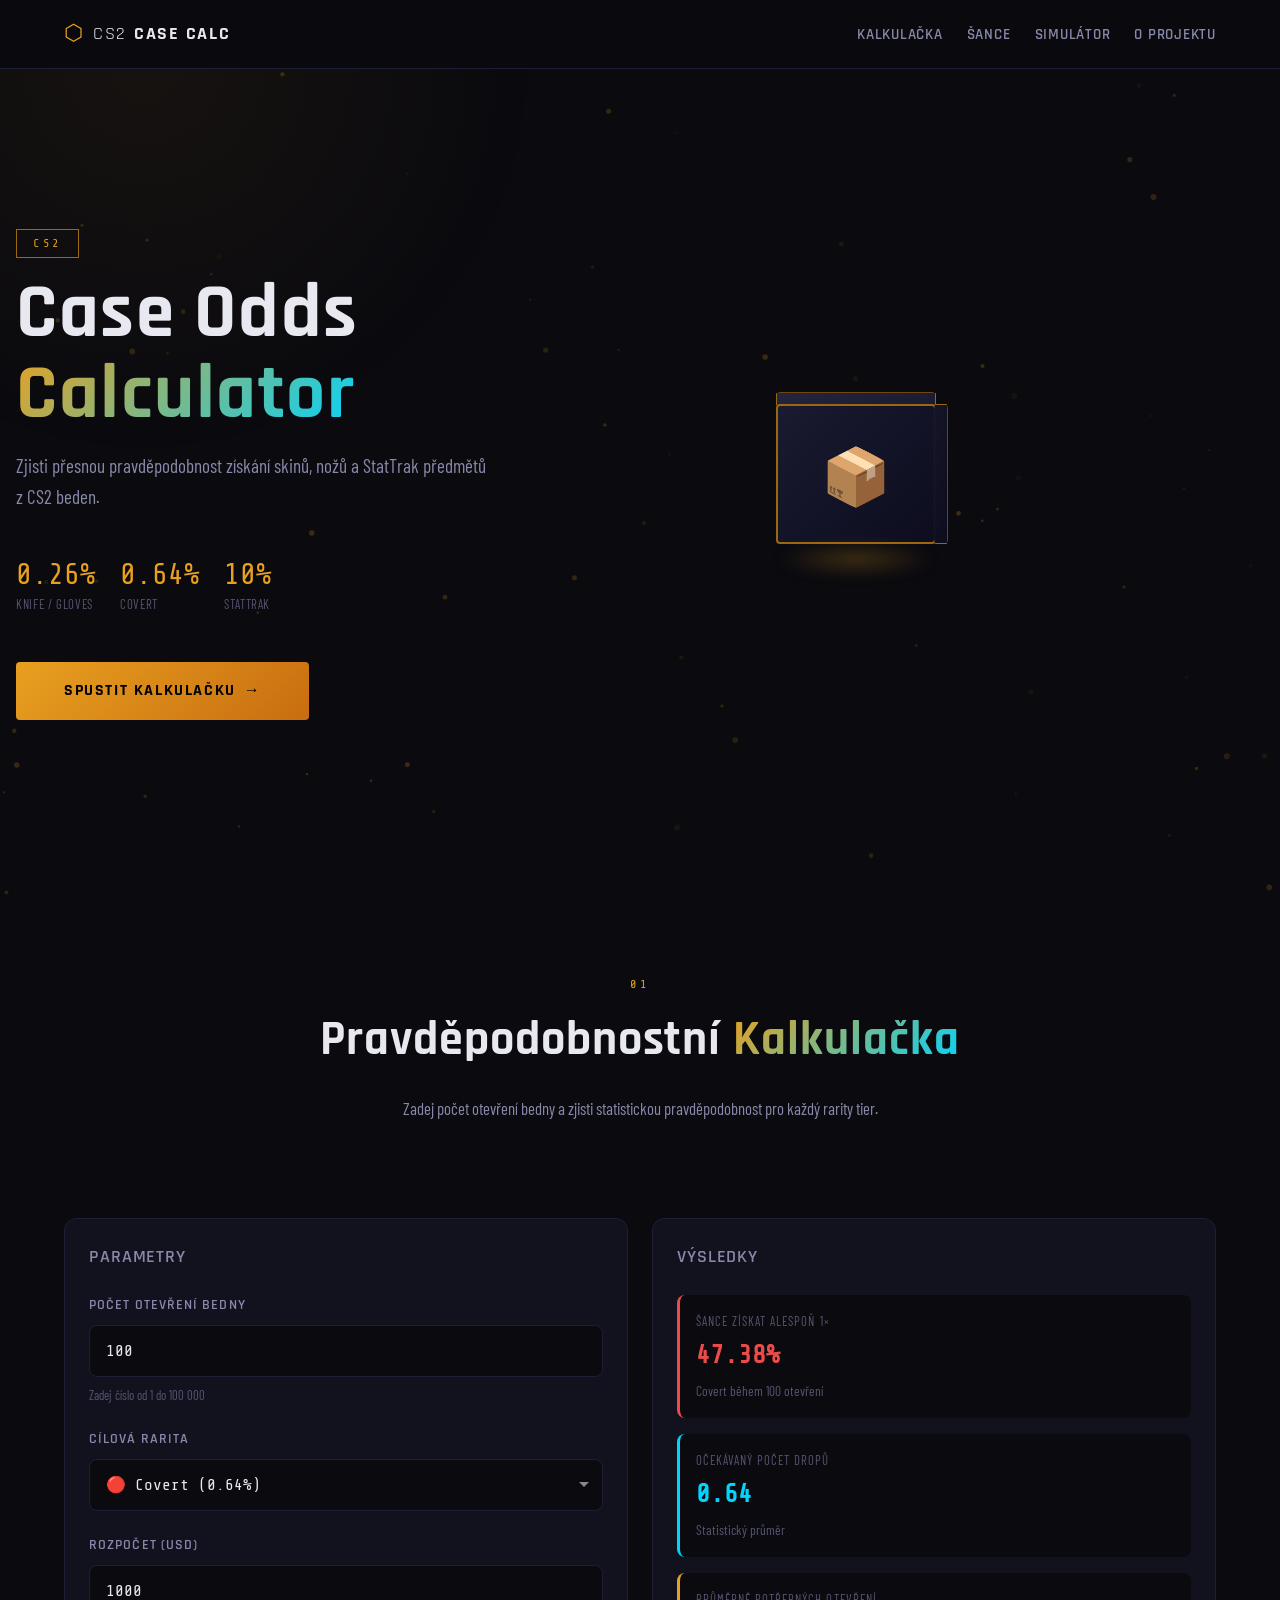
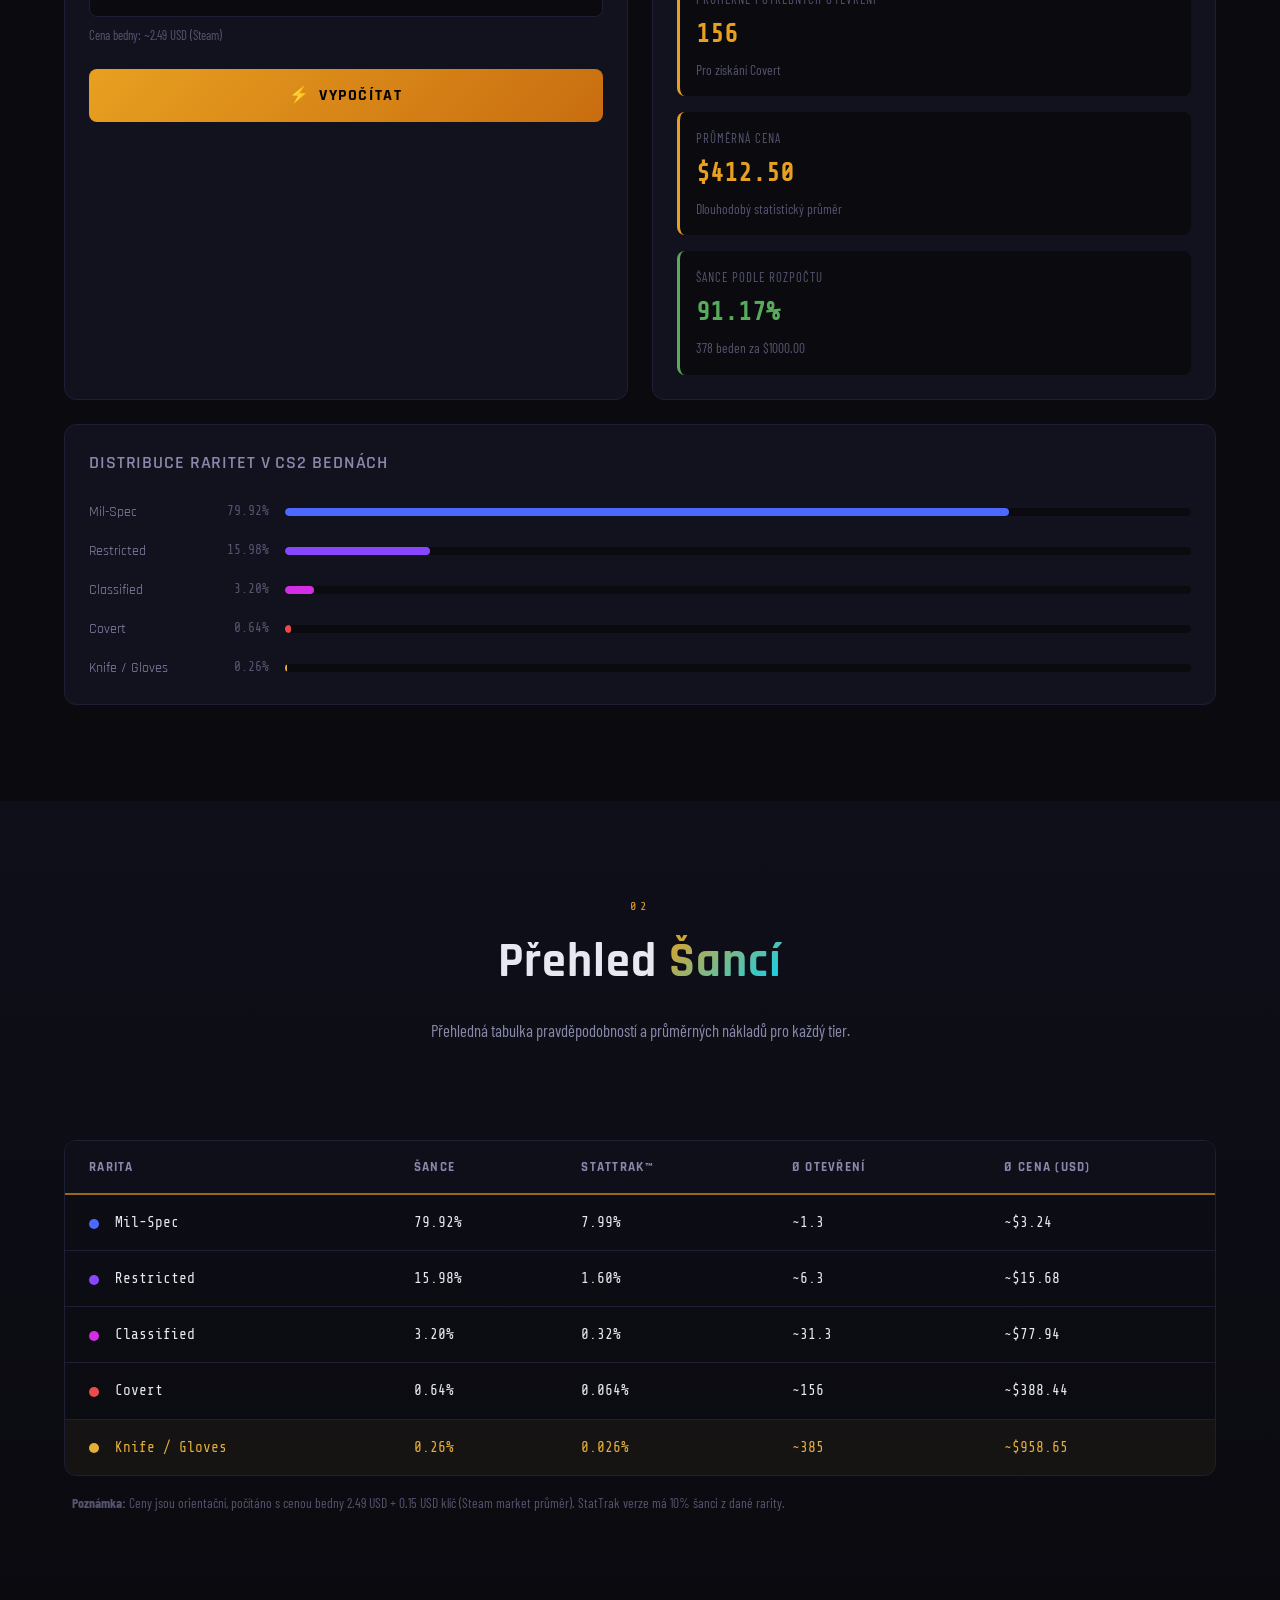
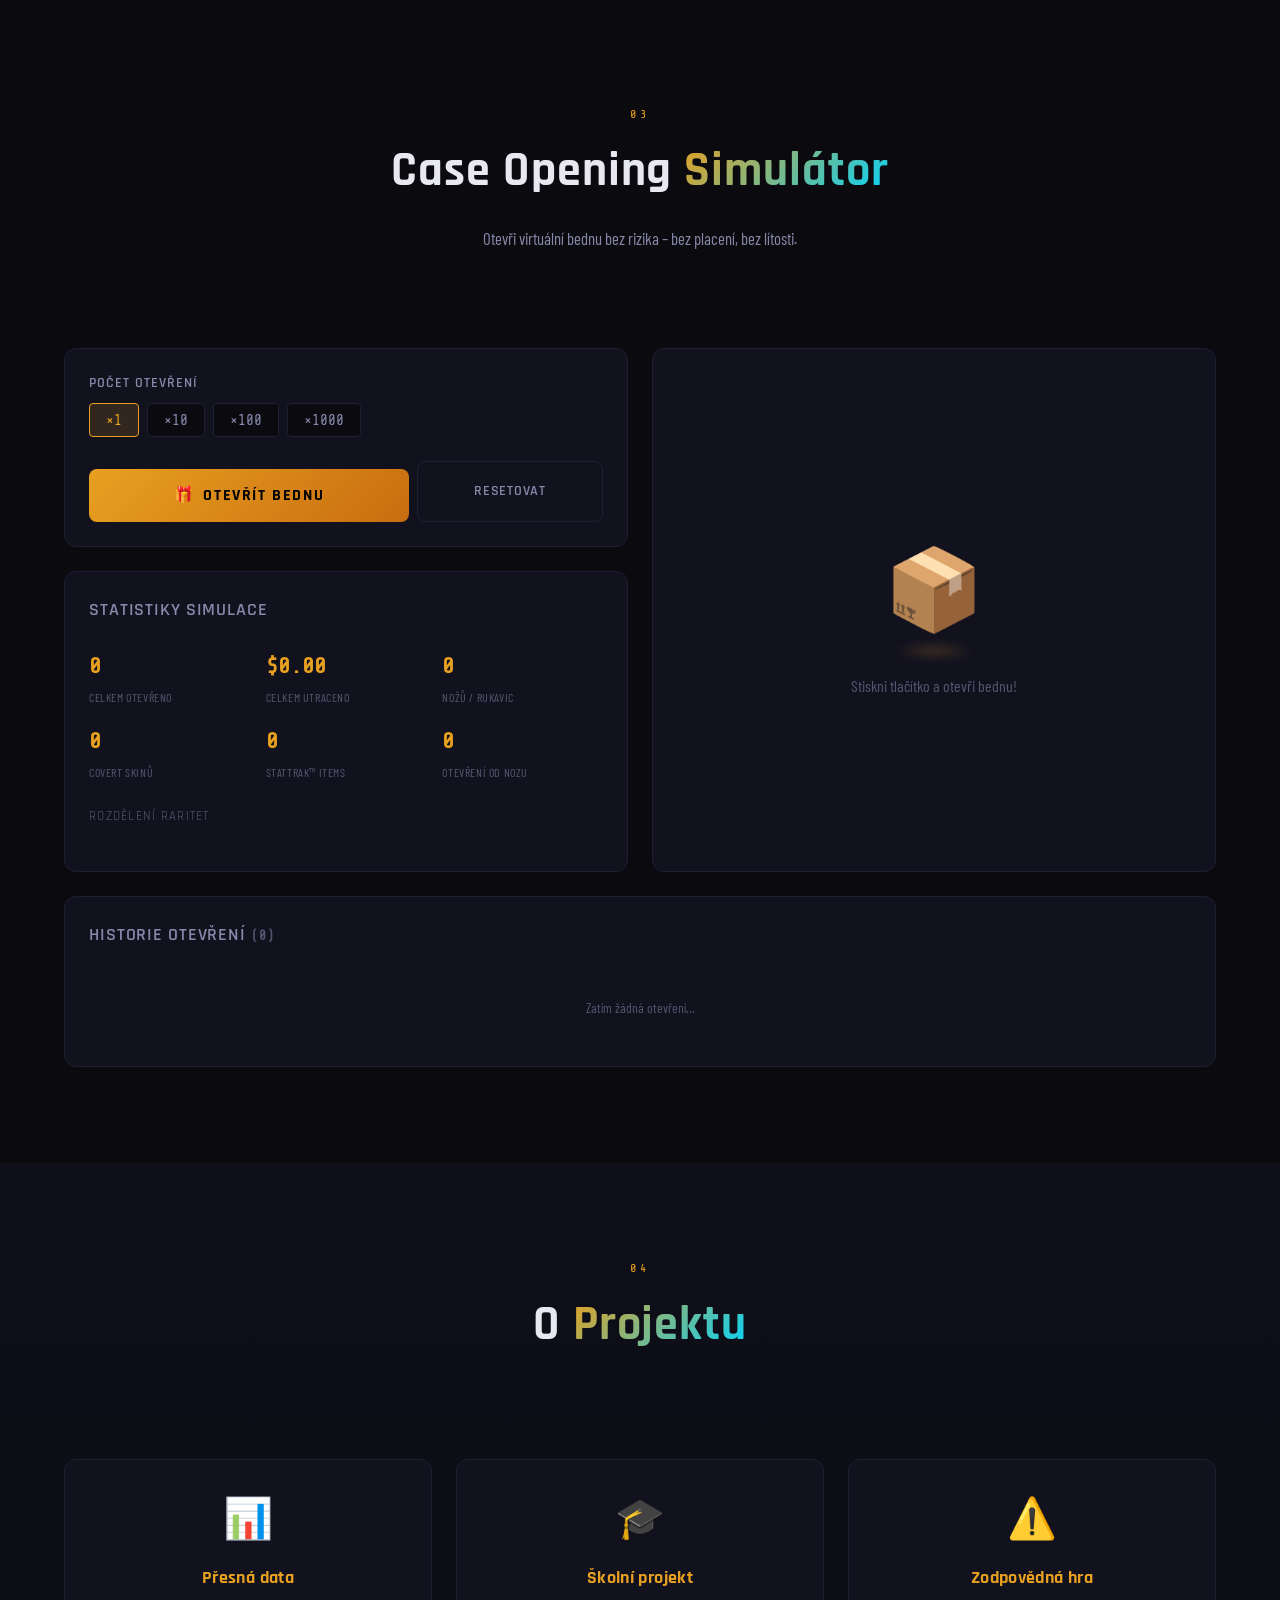
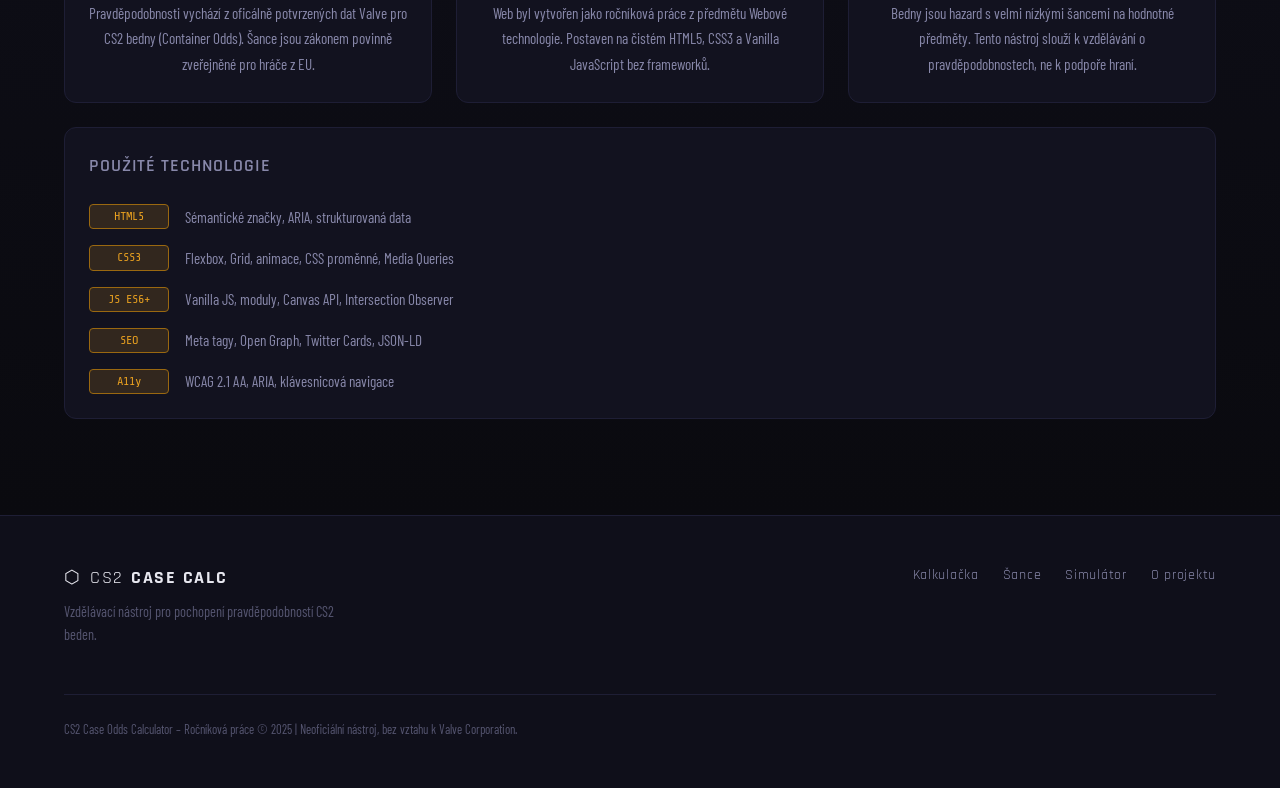
==== test.html @ 3204b870 "Add files via upload" ====
<!DOCTYPE html>
<html lang="cs">
<head>
  <meta charset="UTF-8" />
  <meta name="viewport" content="width=device-width, initial-scale=1.0" />
  <meta name="description" content="CS2 Case Opening Odds Calculator – zjisti pravděpodobnost získání skinů z CS2 beden. Vypočítej šanci na Covert, StatTrak, Knife a další vzácné předměty." />
  <meta name="keywords" content="CS2, Counter-Strike 2, case calculator, bedna, šance, odds, knife, StatTrak, Covert, skin" />
  <meta name="author" content="CS2 Case Calculator" />
  <meta name="robots" content="index, follow" />
  <meta name="theme-color" content="#0a0a0f" />
 
  <!-- Open Graph -->
  <meta property="og:type" content="website" />
  <meta property="og:title" content="CS2 Case Odds Calculator" />
  <meta property="og:description" content="Zjisti přesnou pravděpodobnost získání skinů z CS2 beden. Kalkulačka šancí pro nože, StatTrak a vzácné skiny." />
  <meta property="og:image" content="https://yourusername.github.io/cs2-case-calculator/images/og-image.png" />
  <meta property="og:url" content="https://yourusername.github.io/cs2-case-calculator/" />
  <meta property="og:site_name" content="CS2 Case Odds Calculator" />
  <meta property="og:locale" content="cs_CZ" />
 
  <!-- Twitter / X Cards -->
  <meta name="twitter:card" content="summary_large_image" />
  <meta name="twitter:title" content="CS2 Case Odds Calculator" />
  <meta name="twitter:description" content="Zjisti přesnou pravděpodobnost získání skinů z CS2 beden." />
  <meta name="twitter:image" content="https://yourusername.github.io/cs2-case-calculator/images/og-image.png" />
 
  <!-- Structured Data -->
  <script type="application/ld+json">
  {
    "@context": "https://schema.org",
    "@type": "WebApplication",
    "name": "CS2 Case Odds Calculator",
    "description": "Kalkulačka pravděpodobností pro CS2 bedny – nože, StatTrak, vzácné skiny.",
    "applicationCategory": "GameApplication",
    "operatingSystem": "Web",
    "url": "https://yourusername.github.io/cs2-case-calculator/",
    "inLanguage": "cs"
  }
  </script>
 
  <title>CS2 Case Odds Calculator</title>
  <link rel="canonical" href="https://yourusername.github.io/cs2-case-calculator/" />
  <link rel="stylesheet" href="style.css" />
 
  <!-- Preconnect for Google Fonts -->
  <link rel="preconnect" href="https://fonts.googleapis.com" />
  <link rel="preconnect" href="https://fonts.gstatic.com" crossorigin />
  <link href="https://fonts.googleapis.com/css2?family=Rajdhani:wght@400;500;600;700&family=Share+Tech+Mono&family=Barlow+Condensed:wght@300;400;600;700&display=swap" rel="stylesheet" />
</head>
 
<body>
  <!-- Skip to main content (Accessibility) -->
  <a href="#main-content" class="skip-link">Přeskočit na hlavní obsah</a>
 
  <!-- Background canvas for animated particles -->
  <canvas id="bg-canvas" aria-hidden="true"></canvas>
 
  <!-- Header / Nav -->
  <header role="banner">
    <nav class="navbar" role="navigation" aria-label="Hlavní navigace">
      <div class="nav-logo" aria-label="CS2 Case Calculator logo">
        <span class="logo-icon" aria-hidden="true">⬡</span>
        <span class="logo-text">CS2 <strong>CASE CALC</strong></span>
      </div>
      <ul class="nav-links" role="list">
        <li><a href="#calculator" class="nav-link">Kalkulačka</a></li>
        <li><a href="#odds-table" class="nav-link">Šance</a></li>
        <li><a href="#simulator" class="nav-link">Simulátor</a></li>
        <li><a href="#about" class="nav-link">O projektu</a></li>
      </ul>
      <button class="nav-toggle" aria-label="Otevřít menu" aria-expanded="false" aria-controls="mobile-menu">
        <span class="hamburger" aria-hidden="true"></span>
      </button>
    </nav>
    <div id="mobile-menu" class="mobile-menu" role="dialog" aria-label="Mobilní navigace" aria-modal="true" hidden>
      <ul role="list">
        <li><a href="#calculator" class="nav-link">Kalkulačka</a></li>
        <li><a href="#odds-table" class="nav-link">Šance</a></li>
        <li><a href="#simulator" class="nav-link">Simulátor</a></li>
        <li><a href="#about" class="nav-link">O projektu</a></li>
      </ul>
    </div>
  </header>
 
  <!-- Hero Section -->
  <section class="hero" aria-labelledby="hero-title">
    <div class="hero-inner">
      <div class="hero-badge" aria-label="Counter-Strike 2">CS2</div>
      <h1 id="hero-title" class="hero-title">
        Case Odds<br /><span class="gradient-text">Calculator</span>
      </h1>
      <p class="hero-subtitle">
        Zjisti přesnou pravděpodobnost získání skinů, nožů a StatTrak předmětů z CS2 beden.
      </p>
      <div class="hero-stats" role="list" aria-label="Základní statistiky">
        <div class="stat" role="listitem">
          <span class="stat-value" aria-label="Šance na nůž">0.26%</span>
          <span class="stat-label">Knife / Gloves</span>
        </div>
        <div class="stat" role="listitem">
          <span class="stat-value" aria-label="Šance na Covert">0.64%</span>
          <span class="stat-label">Covert</span>
        </div>
        <div class="stat" role="listitem">
          <span class="stat-value" aria-label="Šance na StatTrak">10%</span>
          <span class="stat-label">StatTrak</span>
        </div>
      </div>
      <a href="#calculator" class="cta-btn" aria-label="Přejít na kalkulačku">
        Spustit kalkulačku
        <span aria-hidden="true">→</span>
      </a>
    </div>
    <div class="hero-visual" aria-hidden="true">
      <div class="case-3d">
        <div class="case-face case-front"></div>
        <div class="case-face case-top"></div>
        <div class="case-face case-side"></div>
        <div class="case-glow"></div>
      </div>
    </div>
  </section>
 
  <!-- Main Content -->
  <main id="main-content" role="main">
 
    <!-- Calculator Section -->
    <section id="calculator" class="section" aria-labelledby="calc-title">
      <div class="container">
        <div class="section-header">
          <span class="section-tag" aria-hidden="true">01</span>
          <h2 id="calc-title" class="section-title">Pravděpodobnostní <span class="gradient-text">Kalkulačka</span></h2>
          <p class="section-desc">Zadej počet otevření bedny a zjisti statistickou pravděpodobnost pro každý rarity tier.</p>
        </div>
 
        <div class="calculator-grid">
          <div class="calc-inputs card" role="group" aria-labelledby="inputs-label">
            <h3 id="inputs-label" class="card-title">Parametry</h3>
 
            <div class="input-group">
              <label for="num-opens" class="input-label">Počet otevření bedny</label>
              <div class="input-wrapper">
                <input
                  type="number"
                  id="num-opens"
                  class="input-field"
                  min="1"
                  max="100000"
                  value="100"
                  aria-describedby="opens-hint"
                  autocomplete="off"
                />
              </div>
              <span id="opens-hint" class="input-hint">Zadej číslo od 1 do 100 000</span>
            </div>
 
            <div class="input-group">
              <label for="target-rarity" class="input-label">Cílová rarita</label>
              <div class="select-wrapper">
                <select id="target-rarity" class="input-field select-field" aria-label="Vyber cílovou raritu">
                  <option value="covert">🔴 Covert (0.64%)</option>
                  <option value="classified">🟣 Classified (3.20%)</option>
                  <option value="restricted">🔵 Restricted (15.98%)</option>
                  <option value="milspec">💙 Mil-Spec (79.92%)</option>
                  <option value="knife">🟡 Knife / Gloves (0.26%)</option>
                  <option value="stattrak-covert">✨ StatTrak™ Covert (0.064%)</option>
                  <option value="stattrak-knife">✨ StatTrak™ Knife (0.026%)</option>
                </select>
              </div>
            </div>
 
            <div class="input-group">
              <label for="budget" class="input-label">Rozpočet (USD)</label>
              <div class="input-wrapper">
                <input
                  type="number"
                  id="budget"
                  class="input-field"
                  min="0"
                  max="1000000"
                  value="1000"
                  placeholder="Volitelné"
                  autocomplete="off"
                />
              </div>
              <span class="input-hint">Cena bedny: ~2.49 USD (Steam)</span>
            </div>
 
            <button class="calc-btn" id="calculate-btn" aria-label="Spustit výpočet pravděpodobnosti">
              <span class="btn-icon" aria-hidden="true">⚡</span>
              Vypočítat
            </button>
          </div>
 
          <div class="calc-results card" aria-live="polite" aria-atomic="true" role="region" aria-label="Výsledky kalkulačky">
            <h3 class="card-title">Výsledky</h3>
            <div id="results-output" class="results-output">
              <div class="result-placeholder">
                <span aria-hidden="true">🎰</span>
                <p>Zadej parametry a stiskni <strong>Vypočítat</strong></p>
              </div>
            </div>
          </div>
        </div>
 
        <!-- Probability Bars -->
        <div class="prob-bars card" aria-labelledby="prob-bars-label">
          <h3 id="prob-bars-label" class="card-title">Distribuce raritet v CS2 bednách</h3>
          <div class="bars-container" role="list" aria-label="Pravděpodobnosti raritet">
 
            <div class="bar-row" role="listitem">
              <span class="bar-label">Mil-Spec <span class="bar-pct">79.92%</span></span>
              <div class="bar-track" role="progressbar" aria-valuenow="79.92" aria-valuemin="0" aria-valuemax="100" aria-label="Mil-Spec 79.92%">
                <div class="bar-fill milspec" style="width:0%" data-target="79.92"></div>
              </div>
            </div>
 
            <div class="bar-row" role="listitem">
              <span class="bar-label">Restricted <span class="bar-pct">15.98%</span></span>
              <div class="bar-track" role="progressbar" aria-valuenow="15.98" aria-valuemin="0" aria-valuemax="100" aria-label="Restricted 15.98%">
                <div class="bar-fill restricted" style="width:0%" data-target="15.98"></div>
              </div>
            </div>
 
            <div class="bar-row" role="listitem">
              <span class="bar-label">Classified <span class="bar-pct">3.20%</span></span>
              <div class="bar-track" role="progressbar" aria-valuenow="3.20" aria-valuemin="0" aria-valuemax="100" aria-label="Classified 3.20%">
                <div class="bar-fill classified" style="width:0%" data-target="3.20"></div>
              </div>
            </div>
 
            <div class="bar-row" role="listitem">
              <span class="bar-label">Covert <span class="bar-pct">0.64%</span></span>
              <div class="bar-track" role="progressbar" aria-valuenow="0.64" aria-valuemin="0" aria-valuemax="100" aria-label="Covert 0.64%">
                <div class="bar-fill covert" style="width:0%" data-target="0.64"></div>
              </div>
            </div>
 
            <div class="bar-row" role="listitem">
              <span class="bar-label">Knife / Gloves <span class="bar-pct">0.26%</span></span>
              <div class="bar-track" role="progressbar" aria-valuenow="0.26" aria-valuemin="0" aria-valuemax="100" aria-label="Knife/Gloves 0.26%">
                <div class="bar-fill knife" style="width:0%" data-target="0.26"></div>
              </div>
            </div>
 
          </div>
        </div>
      </div>
    </section>
 
    <!-- Odds Table Section -->
    <section id="odds-table" class="section section-alt" aria-labelledby="table-title">
      <div class="container">
        <div class="section-header">
          <span class="section-tag" aria-hidden="true">02</span>
          <h2 id="table-title" class="section-title">Přehled <span class="gradient-text">Šancí</span></h2>
          <p class="section-desc">Přehledná tabulka pravděpodobností a průměrných nákladů pro každý tier.</p>
        </div>
 
        <div class="table-wrapper" role="region" aria-label="Tabulka pravděpodobností" tabindex="0">
          <table class="odds-table" aria-describedby="table-desc">
            <caption id="table-desc" class="sr-only">Tabulka pravděpodobností pro CS2 bedny – rarita, šance, průměrný počet otevření a průměrná cena</caption>
            <thead>
              <tr>
                <th scope="col">Rarita</th>
                <th scope="col">Šance</th>
                <th scope="col">StatTrak™</th>
                <th scope="col">Ø Otevření</th>
                <th scope="col">Ø Cena (USD)</th>
              </tr>
            </thead>
            <tbody>
              <tr class="rarity-milspec">
                <td><span class="rarity-dot milspec" aria-hidden="true"></span> Mil-Spec</td>
                <td>79.92%</td>
                <td>7.99%</td>
                <td>~1.3</td>
                <td>~$3.24</td>
              </tr>
              <tr class="rarity-restricted">
                <td><span class="rarity-dot restricted" aria-hidden="true"></span> Restricted</td>
                <td>15.98%</td>
                <td>1.60%</td>
                <td>~6.3</td>
                <td>~$15.68</td>
              </tr>
              <tr class="rarity-classified">
                <td><span class="rarity-dot classified" aria-hidden="true"></span> Classified</td>
                <td>3.20%</td>
                <td>0.32%</td>
                <td>~31.3</td>
                <td>~$77.94</td>
              </tr>
              <tr class="rarity-covert">
                <td><span class="rarity-dot covert" aria-hidden="true"></span> Covert</td>
                <td>0.64%</td>
                <td>0.064%</td>
                <td>~156</td>
                <td>~$388.44</td>
              </tr>
              <tr class="rarity-knife highlight-row">
                <td><span class="rarity-dot knife" aria-hidden="true"></span> Knife / Gloves</td>
                <td>0.26%</td>
                <td>0.026%</td>
                <td>~385</td>
                <td>~$958.65</td>
              </tr>
            </tbody>
          </table>
        </div>
        <p class="table-note"><strong>Poznámka:</strong> Ceny jsou orientační, počítáno s cenou bedny 2.49 USD + 0.15 USD klíč (Steam market průměr). StatTrak verze má 10% šanci z dané rarity.</p>
      </div>
    </section>
 
    <!-- Simulator Section -->
    <section id="simulator" class="section" aria-labelledby="sim-title">
      <div class="container">
        <div class="section-header">
          <span class="section-tag" aria-hidden="true">03</span>
          <h2 id="sim-title" class="section-title">Case Opening <span class="gradient-text">Simulátor</span></h2>
          <p class="section-desc">Otevři virtuální bednu bez rizika – bez placení, bez lítosti.</p>
        </div>
 
        <div class="simulator-wrapper">
          <div class="sim-controls card">
            <div class="sim-control-row">
              <label for="sim-count" class="input-label">Počet otevření</label>
              <div class="sim-count-btns" role="group" aria-label="Rychlá volba počtu otevření">
                <button class="sim-preset-btn active" data-count="1" aria-pressed="true">×1</button>
                <button class="sim-preset-btn" data-count="10" aria-pressed="false">×10</button>
                <button class="sim-preset-btn" data-count="100" aria-pressed="false">×100</button>
                <button class="sim-preset-btn" data-count="1000" aria-pressed="false">×1000</button>
              </div>
            </div>
            <div class="sim-btn-row">
              <button class="calc-btn" id="open-case-btn" aria-label="Otevřít bednu">
                <span aria-hidden="true">🎁</span> Otevřít bednu
              </button>
              <button class="reset-btn" id="reset-sim-btn" aria-label="Resetovat simulátor">
                Resetovat
              </button>
            </div>
          </div>
 
          <!-- Case opening animation area -->
          <div class="case-roll-area" id="case-roll-area" aria-live="assertive" aria-label="Výsledek otevření bedny">
            <div class="roll-idle" id="roll-idle" aria-hidden="false">
              <div class="idle-case" aria-hidden="true">
                <div class="idle-case-icon">📦</div>
                <div class="idle-case-glow" aria-hidden="true"></div>
              </div>
              <p>Stiskni tlačítko a otevři bednu!</p>
            </div>
            <div class="roll-result" id="roll-result" hidden aria-hidden="true">
              <div class="result-item-display">
                <div class="result-item-card" id="result-card">
                  <div class="result-item-rarity" id="result-rarity-bar" aria-hidden="true"></div>
                  <div class="result-item-name" id="result-item-name">-</div>
                  <div class="result-item-tier" id="result-item-tier">-</div>
                  <div class="result-stattrak" id="result-stattrak" hidden aria-label="StatTrak verze">StatTrak™</div>
                </div>
              </div>
            </div>
          </div>
 
          <!-- Sim Stats -->
          <div class="sim-stats card" aria-labelledby="sim-stats-label" aria-live="polite">
            <h3 id="sim-stats-label" class="card-title">Statistiky simulace</h3>
            <div class="sim-stats-grid" role="list" aria-label="Statistiky otevřených beden">
              <div class="sim-stat" role="listitem">
                <span class="sim-stat-val" id="total-opens">0</span>
                <span class="sim-stat-label">Celkem otevřeno</span>
              </div>
              <div class="sim-stat" role="listitem">
                <span class="sim-stat-val" id="total-spent">$0.00</span>
                <span class="sim-stat-label">Celkem utraceno</span>
              </div>
              <div class="sim-stat" role="listitem">
                <span class="sim-stat-val" id="knives-count">0</span>
                <span class="sim-stat-label">Nožů / Rukavic</span>
              </div>
              <div class="sim-stat" role="listitem">
                <span class="sim-stat-val" id="coverts-count">0</span>
                <span class="sim-stat-label">Covert skinů</span>
              </div>
              <div class="sim-stat" role="listitem">
                <span class="sim-stat-val" id="stattrak-count">0</span>
                <span class="sim-stat-label">StatTrak™ items</span>
              </div>
              <div class="sim-stat" role="listitem">
                <span class="sim-stat-val" id="last-knife">–</span>
                <span class="sim-stat-label">Otevření od nozu</span>
              </div>
            </div>
 
            <!-- Rarity breakdown bar -->
            <div class="breakdown-title" aria-label="Rozdělení raritet v simulaci">Rozdělení raritet</div>
            <div class="breakdown-bars" id="breakdown-bars" aria-label="Vizuální rozdělení výsledků simulace" role="img"></div>
          </div>
 
          <!-- History log -->
          <div class="sim-history card" aria-labelledby="history-label">
            <h3 id="history-label" class="card-title">Historie otevření <span class="history-count" id="history-count" aria-label="Počet záznamů">(0)</span></h3>
            <div class="history-list" id="history-list" role="log" aria-live="polite" aria-label="Log otevřených předmětů">
              <p class="history-empty">Zatím žádná otevření...</p>
            </div>
          </div>
        </div>
      </div>
    </section>
 
    <!-- About Section -->
    <section id="about" class="section section-alt" aria-labelledby="about-title">
      <div class="container">
        <div class="section-header">
          <span class="section-tag" aria-hidden="true">04</span>
          <h2 id="about-title" class="section-title">O <span class="gradient-text">Projektu</span></h2>
        </div>
        <div class="about-grid">
          <div class="about-card card">
            <div class="about-icon" aria-hidden="true">📊</div>
            <h3>Přesná data</h3>
            <p>Pravděpodobnosti vychází z oficálně potvrzených dat Valve pro CS2 bedny (Container Odds). Šance jsou zákonem povinně zveřejněné pro hráče z EU.</p>
          </div>
          <div class="about-card card">
            <div class="about-icon" aria-hidden="true">🎓</div>
            <h3>Školní projekt</h3>
            <p>Web byl vytvořen jako ročníková práce z předmětu Webové technologie. Postaven na čistém HTML5, CSS3 a Vanilla JavaScript bez frameworků.</p>
          </div>
          <div class="about-card card">
            <div class="about-icon" aria-hidden="true">⚠️</div>
            <h3>Zodpovědná hra</h3>
            <p>Bedny jsou hazard s velmi nízkými šancemi na hodnotné předměty. Tento nástroj slouží k vzdělávání o pravděpodobnostech, ne k podpoře hraní.</p>
          </div>
        </div>
 
        <div class="tech-stack card" aria-labelledby="tech-label">
          <h3 id="tech-label" class="card-title">Použité technologie</h3>
          <ul class="tech-list" role="list">
            <li class="tech-item" role="listitem"><span class="tech-badge">HTML5</span> Sémantické značky, ARIA, strukturovaná data</li>
            <li class="tech-item" role="listitem"><span class="tech-badge">CSS3</span> Flexbox, Grid, animace, CSS proměnné, Media Queries</li>
            <li class="tech-item" role="listitem"><span class="tech-badge">JS ES6+</span> Vanilla JS, moduly, Canvas API, Intersection Observer</li>
            <li class="tech-item" role="listitem"><span class="tech-badge">SEO</span> Meta tagy, Open Graph, Twitter Cards, JSON-LD</li>
            <li class="tech-item" role="listitem"><span class="tech-badge">A11y</span> WCAG 2.1 AA, ARIA, klávesnicová navigace</li>
          </ul>
        </div>
      </div>
    </section>
 
  </main>
 
  <!-- Footer -->
  <footer role="contentinfo" class="footer">
    <div class="container">
      <div class="footer-grid">
        <div class="footer-brand">
          <div class="nav-logo" aria-label="CS2 Case Calculator">
            <span aria-hidden="true">⬡</span>
            <span>CS2 <strong>CASE CALC</strong></span>
          </div>
          <p>Vzdělávací nástroj pro pochopení pravděpodobností CS2 beden.</p>
        </div>
        <nav class="footer-links" aria-label="Patičková navigace">
          <a href="#calculator">Kalkulačka</a>
          <a href="#odds-table">Šance</a>
          <a href="#simulator">Simulátor</a>
          <a href="#about">O projektu</a>
        </nav>
      </div>
      <div class="footer-bottom">
        <p>CS2 Case Odds Calculator – Ročníková práce &copy; 2025 | Neoficiální nástroj, bez vztahu k Valve Corporation.</p>
      </div>
    </div>
  </footer>
 
  <script src="js.js" defer></script>
</body>
</html>
---- style.css ----
/* Colors */
:root {
  --bg-primary: #0a0a0f;
  --bg-secondary: #0f0f1a;
  --bg-card: #12121f;
  --bg-card-hover: #171728;
  --border: #1e1e35;
  --border-glow: #2a2a50;
 
  --text-primary: #e8e8f0;
  --text-secondary: #8888aa;
  --text-muted: #555570;
 
  --accent: #e8a020;
  --accent-dim: #9a6810;
  --accent-glow: rgba(232, 160, 32, 0.15);
 
  --cyan: #00d4ff;
  --cyan-dim: #007a99;
  --cyan-glow: rgba(0, 212, 255, 0.1);
 
  /* Rarity Colors */
  --milspec: #4b69ff;
  --restricted: #8847ff;
  --classified: #d32ee6;
  --covert: #eb4b4b;
  --knife: #e4ae39;
  --stattrak: #cf6a32;
 
  /* Fonts */
  --font-display: 'Rajdhani', 'Arial Narrow', sans-serif;
  --font-mono: 'Share Tech Mono', 'Courier New', monospace;
  --font-body: 'Barlow Condensed', 'Arial', sans-serif;
 
  /* Spacing */
  --gap-xs: 4px;
  --gap-sm: 8px;
  --gap-md: 16px;
  --gap-lg: 24px;
  --gap-xl: 48px;
  --gap-2xl: 96px;
 
  /* Border radius */
  --radius-sm: 4px;
  --radius-md: 8px;
  --radius-lg: 12px;
 
  /* Transitions */
  --transition: 0.25s ease;
  --transition-slow: 0.4s ease;
}
 
/* === RESET & BASE === */
*, *::before, *::after {
  box-sizing: border-box;
  margin: 0;
  padding: 0;
}
 
html {
  scroll-behavior: smooth;
  font-size: 16px;
}
 
body {
  font-family: var(--font-body);
  background-color: var(--bg-primary);
  color: var(--text-primary);
  line-height: 1.6;
  min-height: 100vh;
  overflow-x: hidden;
  -webkit-font-smoothing: antialiased;
}
 
/* === ACCESSIBILITY === */
.skip-link {
  position: absolute;
  top: -100%;
  left: var(--gap-md);
  background: var(--accent);
  color: #000;
  padding: var(--gap-sm) var(--gap-md);
  font-family: var(--font-display);
  font-weight: 700;
  text-decoration: none;
  border-radius: var(--radius-sm);
  z-index: 9999;
  transition: top var(--transition);
}
.skip-link:focus {
  top: var(--gap-md);
}
 
/* Screen-reader only */
.sr-only {
  position: absolute;
  width: 1px;
  height: 1px;
  padding: 0;
  margin: -1px;
  overflow: hidden;
  clip: rect(0,0,0,0);
  white-space: nowrap;
  border: 0;
}
 
/* Focus styles */
:focus-visible {
  outline: 2px solid var(--accent);
  outline-offset: 3px;
  border-radius: var(--radius-sm);
}
 
/* === BACKGROUND CANVAS === */
#bg-canvas {
  position: fixed;
  top: 0; left: 0;
  width: 100%; height: 100%;
  pointer-events: none;
  z-index: 0;
  opacity: 0.4;
}
 
/* === LAYOUT UTILITIES === */
.container {
  width: 100%;
  max-width: 1200px;
  margin: 0 auto;
  padding: 0 var(--gap-md);
}
 
@media (min-width: 768px) {
  .container { padding: 0 var(--gap-lg); }
}
 
/* === TYPOGRAPHY === */
h1, h2, h3, h4 {
  font-family: var(--font-display);
  font-weight: 700;
  letter-spacing: 0.02em;
}
 
.gradient-text {
  background: linear-gradient(135deg, var(--accent) 0%, var(--cyan) 100%);
  -webkit-background-clip: text;
  -webkit-text-fill-color: transparent;
  background-clip: text;
}
 
/* === NAVBAR === */
header {
  position: sticky;
  top: 0;
  z-index: 100;
  background: rgba(10, 10, 15, 0.92);
  backdrop-filter: blur(12px);
  -webkit-backdrop-filter: blur(12px);
  border-bottom: 1px solid var(--border);
}
 
.navbar {
  display: flex;
  align-items: center;
  justify-content: space-between;
  padding: var(--gap-md) var(--gap-lg);
  max-width: 1200px;
  margin: 0 auto;
}
 
.nav-logo {
  display: flex;
  align-items: center;
  gap: var(--gap-sm);
  font-family: var(--font-display);
  font-size: 1.1rem;
  letter-spacing: 0.1em;
  color: var(--text-primary);
  text-decoration: none;
}
 
.logo-icon {
  color: var(--accent);
  font-size: 1.4rem;
  animation: spin-slow 8s linear infinite;
}
 
@keyframes spin-slow {
  from { transform: rotate(0deg); }
  to { transform: rotate(360deg); }
}
 
.nav-links {
  display: none;
  list-style: none;
  gap: var(--gap-lg);
}
 
@media (min-width: 768px) {
  .nav-links { display: flex; }
}
 
.nav-link {
  color: var(--text-secondary);
  text-decoration: none;
  font-family: var(--font-display);
  font-size: 0.95rem;
  font-weight: 600;
  letter-spacing: 0.05em;
  text-transform: uppercase;
  transition: color var(--transition);
  position: relative;
  padding-bottom: 2px;
}
 
.nav-link::after {
  content: '';
  position: absolute;
  bottom: 0; left: 0;
  width: 0; height: 2px;
  background: var(--accent);
  transition: width var(--transition);
}
 
.nav-link:hover { color: var(--text-primary); }
.nav-link:hover::after { width: 100%; }
 
/* Hamburger */
.nav-toggle {
  display: flex;
  background: none;
  border: 1px solid var(--border);
  padding: var(--gap-sm);
  cursor: pointer;
  border-radius: var(--radius-sm);
  transition: border-color var(--transition);
}
.nav-toggle:hover { border-color: var(--accent); }
 
@media (min-width: 768px) {
  .nav-toggle { display: none; }
}
 
.hamburger,
.hamburger::before,
.hamburger::after {
  display: block;
  width: 20px;
  height: 2px;
  background: var(--text-primary);
  transition: transform var(--transition);
}
.hamburger { position: relative; }
.hamburger::before,
.hamburger::after {
  content: '';
  position: absolute;
  left: 0;
}
.hamburger::before { top: -6px; }
.hamburger::after { top: 6px; }
 
/* Mobile menu */
.mobile-menu {
  background: var(--bg-secondary);
  border-bottom: 1px solid var(--border);
  padding: var(--gap-md) var(--gap-lg);
}
.mobile-menu[hidden] { display: none; }
.mobile-menu ul { list-style: none; display: flex; flex-direction: column; gap: var(--gap-md); }
.mobile-menu .nav-link { font-size: 1.1rem; }
 
/* === HERO SECTION === */
.hero {
  position: relative;
  z-index: 1;
  min-height: 90vh;
  display: flex;
  align-items: center;
  padding: var(--gap-xl) var(--gap-md);
  overflow: hidden;
}
 
.hero::before {
  content: '';
  position: absolute;
  top: -50%; left: -20%;
  width: 800px; height: 800px;
  background: radial-gradient(circle, rgba(232, 160, 32, 0.06) 0%, transparent 70%);
  pointer-events: none;
}
 
.hero-inner {
  flex: 1;
  max-width: 640px;
  position: relative;
  z-index: 2;
}
 
.hero-badge {
  display: inline-block;
  font-family: var(--font-mono);
  font-size: 0.75rem;
  letter-spacing: 0.3em;
  color: var(--accent);
  border: 1px solid var(--accent-dim);
  padding: var(--gap-xs) var(--gap-md);
  margin-bottom: var(--gap-md);
  animation: fadeInDown 0.6s ease both;
}
 
.hero-title {
  font-size: clamp(2.5rem, 6vw, 5rem);
  line-height: 1.05;
  margin-bottom: var(--gap-md);
  animation: fadeInDown 0.7s ease 0.1s both;
}
 
.hero-subtitle {
  color: var(--text-secondary);
  font-size: clamp(1rem, 2vw, 1.2rem);
  margin-bottom: var(--gap-xl);
  max-width: 480px;
  animation: fadeInDown 0.7s ease 0.2s both;
}
 
.hero-stats {
  display: flex;
  gap: var(--gap-lg);
  flex-wrap: wrap;
  margin-bottom: var(--gap-xl);
  animation: fadeInDown 0.7s ease 0.3s both;
}
 
.stat {
  display: flex;
  flex-direction: column;
  gap: var(--gap-xs);
}
 
.stat-value {
  font-family: var(--font-mono);
  font-size: 1.8rem;
  color: var(--accent);
  line-height: 1;
}
 
.stat-label {
  font-size: 0.8rem;
  color: var(--text-muted);
  letter-spacing: 0.05em;
  text-transform: uppercase;
}
 
.cta-btn {
  display: inline-flex;
  align-items: center;
  gap: var(--gap-sm);
  background: linear-gradient(135deg, var(--accent), #c86d10);
  color: #000;
  font-family: var(--font-display);
  font-size: 1rem;
  font-weight: 700;
  letter-spacing: 0.1em;
  text-transform: uppercase;
  text-decoration: none;
  padding: var(--gap-md) var(--gap-xl);
  border-radius: var(--radius-sm);
  transition: transform var(--transition), box-shadow var(--transition);
  animation: fadeInDown 0.7s ease 0.4s both;
}
 
.cta-btn:hover {
  transform: translateY(-2px);
  box-shadow: 0 8px 32px rgba(232, 160, 32, 0.4);
}
 
/* 3D Case Visual */
.hero-visual {
  display: none;
  position: relative;
  z-index: 2;
}
 
@media (min-width: 900px) {
  .hero-visual {
    display: flex;
    align-items: center;
    justify-content: center;
    flex: 0 0 400px;
  }
}
 
.case-3d {
  position: relative;
  width: 160px;
  height: 140px;
  transform-style: preserve-3d;
  animation: case-float 4s ease-in-out infinite;
}
 
@keyframes case-float {
  0%, 100% { transform: translateY(0) rotateY(-20deg) rotateX(10deg); }
  50% { transform: translateY(-20px) rotateY(-25deg) rotateX(8deg); }
}
 
.case-face {
  position: absolute;
  border-radius: var(--radius-sm);
}
 
.case-front {
  width: 160px; height: 140px;
  background: linear-gradient(135deg, #1a1a30 0%, #0d0d1f 100%);
  border: 2px solid var(--accent-dim);
  display: flex;
  align-items: center;
  justify-content: center;
  font-size: 4rem;
}
.case-front::after {
  content: '📦';
  font-size: 3.5rem;
}
.case-top {
  width: 160px; height: 40px;
  background: linear-gradient(135deg, #252540 0%, #1a1a30 100%);
  border: 1px solid var(--accent-dim);
  top: -38px;
  transform: rotateX(70deg);
  transform-origin: bottom;
}
.case-side {
  width: 40px; height: 140px;
  background: linear-gradient(135deg, #151528 0%, #0d0d1f 100%);
  border: 1px solid var(--accent-dim);
  right: -38px;
  transform: rotateY(-70deg);
  transform-origin: left;
}
.case-glow {
  position: absolute;
  bottom: -30px; left: 50%;
  transform: translateX(-50%);
  width: 100%; height: 30px;
  background: radial-gradient(ellipse, rgba(232,160,32,0.3) 0%, transparent 70%);
  filter: blur(8px);
  animation: case-float 4s ease-in-out infinite;
}
 
/* === SECTIONS === */
.section {
  position: relative;
  z-index: 1;
  padding: var(--gap-2xl) 0;
}
.section-alt {
  background: linear-gradient(180deg, var(--bg-secondary) 0%, var(--bg-primary) 100%);
}
 
.section-header {
  text-align: center;
  margin-bottom: var(--gap-2xl);
}
.section-tag {
  font-family: var(--font-mono);
  font-size: 0.75rem;
  color: var(--accent);
  letter-spacing: 0.3em;
  display: block;
  margin-bottom: var(--gap-sm);
}
.section-title {
  font-size: clamp(2rem, 4vw, 3rem);
  margin-bottom: var(--gap-md);
}
.section-desc {
  color: var(--text-secondary);
  max-width: 600px;
  margin: 0 auto;
  font-size: 1.05rem;
}
 
/* === CARDS === */
.card {
  background: var(--bg-card);
  border: 1px solid var(--border);
  border-radius: var(--radius-lg);
  padding: var(--gap-lg);
  transition: border-color var(--transition);
}
.card:hover { border-color: var(--border-glow); }
.card-title {
  font-family: var(--font-display);
  font-size: 1.1rem;
  font-weight: 600;
  letter-spacing: 0.05em;
  margin-bottom: var(--gap-lg);
  color: var(--text-secondary);
  text-transform: uppercase;
}
 
/* === CALCULATOR === */
.calculator-grid {
  display: grid;
  grid-template-columns: 1fr;
  gap: var(--gap-lg);
  margin-bottom: var(--gap-lg);
}
 
@media (min-width: 768px) {
  .calculator-grid {
    grid-template-columns: 1fr 1fr;
  }
}
 
.input-group {
  display: flex;
  flex-direction: column;
  gap: var(--gap-sm);
  margin-bottom: var(--gap-lg);
}
 
.input-label {
  font-family: var(--font-display);
  font-size: 0.85rem;
  font-weight: 600;
  letter-spacing: 0.08em;
  text-transform: uppercase;
  color: var(--text-secondary);
}
 
.input-wrapper, .select-wrapper {
  position: relative;
}
 
.input-field {
  width: 100%;
  background: var(--bg-primary);
  border: 1px solid var(--border);
  border-radius: var(--radius-md);
  padding: var(--gap-md);
  color: var(--text-primary);
  font-family: var(--font-mono);
  font-size: 1rem;
  transition: border-color var(--transition), box-shadow var(--transition);
  appearance: none;
}
 
.input-field:focus {
  outline: none;
  border-color: var(--accent);
  box-shadow: 0 0 0 3px var(--accent-glow);
}
 
.input-field:hover { border-color: var(--border-glow); }
 
.select-field {
  cursor: pointer;
  background-image: url("data:image/svg+xml,%3Csvg xmlns='http://www.w3.org/2000/svg' width='12' height='12' viewBox='0 0 12 12'%3E%3Cpath fill='%23888' d='M6 8L1 3h10z'/%3E%3C/svg%3E");
  background-repeat: no-repeat;
  background-position: right 12px center;
  padding-right: 36px;
}
 
.input-hint {
  font-size: 0.8rem;
  color: var(--text-muted);
}
 
.calc-btn {
  width: 100%;
  display: flex;
  align-items: center;
  justify-content: center;
  gap: var(--gap-sm);
  background: linear-gradient(135deg, var(--accent), #c86d10);
  color: #000;
  font-family: var(--font-display);
  font-size: 1rem;
  font-weight: 700;
  letter-spacing: 0.1em;
  text-transform: uppercase;
  border: none;
  padding: var(--gap-md) var(--gap-lg);
  border-radius: var(--radius-md);
  cursor: pointer;
  transition: transform var(--transition), box-shadow var(--transition), opacity var(--transition);
  margin-top: var(--gap-sm);
}
 
.calc-btn:hover {
  transform: translateY(-1px);
  box-shadow: 0 4px 20px rgba(232, 160, 32, 0.35);
}
 
.calc-btn:active { transform: translateY(0); }
 
.reset-btn {
  flex: 1;
  background: transparent;
  border: 1px solid var(--border);
  color: var(--text-secondary);
  font-family: var(--font-display);
  font-size: 0.9rem;
  font-weight: 600;
  letter-spacing: 0.05em;
  text-transform: uppercase;
  padding: var(--gap-md) var(--gap-lg);
  border-radius: var(--radius-md);
  cursor: pointer;
  transition: border-color var(--transition), color var(--transition);
}
.reset-btn:hover {
  border-color: var(--covert);
  color: var(--covert);
}
 
/* Results output */
.results-output {
  min-height: 200px;
  display: flex;
  flex-direction: column;
  gap: var(--gap-md);
}
 
.result-placeholder {
  flex: 1;
  display: flex;
  flex-direction: column;
  align-items: center;
  justify-content: center;
  color: var(--text-muted);
  gap: var(--gap-md);
  font-size: 2rem;
  text-align: center;
}
.result-placeholder p { font-size: 0.95rem; }
 
.result-block {
  background: var(--bg-primary);
  border-radius: var(--radius-md);
  padding: var(--gap-md);
  border-left: 3px solid var(--accent);
}
.result-block.danger { border-color: var(--covert); }
.result-block.success { border-color: #57ab5a; }
.result-block.info { border-color: var(--cyan); }
 
.result-label {
  font-size: 0.8rem;
  color: var(--text-muted);
  text-transform: uppercase;
  letter-spacing: 0.08em;
  margin-bottom: var(--gap-xs);
}
.result-value {
  font-family: var(--font-mono);
  font-size: 1.6rem;
  color: var(--accent);
  font-weight: 700;
}
.result-block.danger .result-value { color: var(--covert); }
.result-block.success .result-value { color: #57ab5a; }
.result-block.info .result-value { color: var(--cyan); }
.result-sub {
  font-size: 0.85rem;
  color: var(--text-muted);
  margin-top: var(--gap-xs);
}
 
/* Probability Bars */
.prob-bars {
  margin-top: var(--gap-lg);
}
 
.bars-container {
  display: flex;
  flex-direction: column;
  gap: var(--gap-md);
}
 
.bar-row {
  display: grid;
  grid-template-columns: 180px 1fr;
  align-items: center;
  gap: var(--gap-md);
}
 
@media (max-width: 480px) {
  .bar-row { grid-template-columns: 130px 1fr; }
}
 
.bar-label {
  font-family: var(--font-display);
  font-size: 0.9rem;
  color: var(--text-secondary);
  display: flex;
  justify-content: space-between;
  gap: var(--gap-sm);
}
 
.bar-pct {
  font-family: var(--font-mono);
  color: var(--text-muted);
  font-size: 0.8rem;
}
 
.bar-track {
  height: 8px;
  background: var(--bg-primary);
  border-radius: 4px;
  overflow: hidden;
}
 
.bar-fill {
  height: 100%;
  border-radius: 4px;
  transition: width 1s cubic-bezier(0.34, 1.56, 0.64, 1);
}
.bar-fill.milspec { background: var(--milspec); }
.bar-fill.restricted { background: var(--restricted); }
.bar-fill.classified { background: var(--classified); }
.bar-fill.covert { background: var(--covert); }
.bar-fill.knife { background: var(--knife); }
 
/* === ODDS TABLE === */
.table-wrapper {
  overflow-x: auto;
  border-radius: var(--radius-lg);
  border: 1px solid var(--border);
  margin-bottom: var(--gap-md);
}
 
.odds-table {
  width: 100%;
  border-collapse: collapse;
  font-family: var(--font-mono);
  font-size: 0.9rem;
  min-width: 540px;
}
 
.odds-table caption { display: none; }
 
.odds-table thead tr {
  background: var(--bg-secondary);
  border-bottom: 2px solid var(--accent-dim);
}
 
.odds-table th {
  padding: var(--gap-md) var(--gap-lg);
  text-align: left;
  font-family: var(--font-display);
  font-size: 0.8rem;
  font-weight: 700;
  letter-spacing: 0.1em;
  text-transform: uppercase;
  color: var(--text-secondary);
}
 
.odds-table td {
  padding: var(--gap-md) var(--gap-lg);
  border-bottom: 1px solid var(--border);
  color: var(--text-primary);
  vertical-align: middle;
}
 
.odds-table tbody tr {
  transition: background var(--transition);
}
.odds-table tbody tr:hover {
  background: var(--bg-card-hover);
}
.odds-table tbody tr:last-child td { border-bottom: none; }
 
.rarity-dot {
  display: inline-block;
  width: 10px; height: 10px;
  border-radius: 50%;
  margin-right: var(--gap-sm);
  vertical-align: middle;
}
.rarity-dot.milspec { background: var(--milspec); }
.rarity-dot.restricted { background: var(--restricted); }
.rarity-dot.classified { background: var(--classified); }
.rarity-dot.covert { background: var(--covert); }
.rarity-dot.knife { background: var(--knife); }
 
.highlight-row { background: rgba(228, 174, 57, 0.05); }
.highlight-row td { color: var(--knife); }
 
.table-note {
  font-size: 0.85rem;
  color: var(--text-muted);
  padding: 0 var(--gap-sm);
}
 
/* === SIMULATOR === */
.simulator-wrapper {
  display: grid;
  grid-template-columns: 1fr;
  gap: var(--gap-lg);
}
 
@media (min-width: 900px) {
  .simulator-wrapper {
    grid-template-columns: 1fr 1fr;
    grid-template-rows: auto auto auto;
  }
  .sim-controls { grid-column: 1; }
  .case-roll-area { grid-column: 2; grid-row: 1 / 3; }
  .sim-stats { grid-column: 1; }
  .sim-history { grid-column: 1 / 3; }
}
 
.sim-control-row {
  display: flex;
  flex-direction: column;
  gap: var(--gap-sm);
  margin-bottom: var(--gap-lg);
}
 
.sim-count-btns {
  display: flex;
  gap: var(--gap-sm);
  flex-wrap: wrap;
}
 
.sim-preset-btn {
  background: var(--bg-primary);
  border: 1px solid var(--border);
  color: var(--text-secondary);
  font-family: var(--font-mono);
  font-size: 0.9rem;
  padding: var(--gap-sm) var(--gap-md);
  border-radius: var(--radius-sm);
  cursor: pointer;
  transition: all var(--transition);
}
.sim-preset-btn:hover,
.sim-preset-btn.active {
  border-color: var(--accent);
  color: var(--accent);
  background: var(--accent-glow);
}
.sim-preset-btn[aria-pressed="true"] {
  border-color: var(--accent);
  color: var(--accent);
  background: var(--accent-glow);
}
 
.sim-btn-row {
  display: flex;
  gap: var(--gap-sm);
}
.sim-btn-row .calc-btn { flex: 2; }
 
/* Roll area */
.case-roll-area {
  min-height: 260px;
  border-radius: var(--radius-lg);
  border: 1px solid var(--border);
  background: var(--bg-card);
  display: flex;
  align-items: center;
  justify-content: center;
  overflow: hidden;
  position: relative;
}
 
.roll-idle {
  display: flex;
  flex-direction: column;
  align-items: center;
  gap: var(--gap-lg);
  color: var(--text-muted);
}
 
.idle-case {
  position: relative;
  text-align: center;
}
 
.idle-case-icon {
  font-size: 5rem;
  animation: case-float 3s ease-in-out infinite;
}
 
.idle-case-glow {
  position: absolute;
  bottom: -10px; left: 50%;
  transform: translateX(-50%);
  width: 80px; height: 16px;
  background: radial-gradient(ellipse, rgba(232,160,32,0.25) 0%, transparent 70%);
  filter: blur(4px);
  animation: case-float 3s ease-in-out infinite;
}
 
/* Result card */
.result-item-display {
  width: 100%;
  padding: var(--gap-lg);
  display: flex;
  align-items: center;
  justify-content: center;
}
 
.result-item-card {
  width: 100%;
  max-width: 280px;
  border-radius: var(--radius-lg);
  border: 2px solid var(--border);
  background: var(--bg-primary);
  padding: var(--gap-xl) var(--gap-lg);
  text-align: center;
  position: relative;
  overflow: hidden;
  transition: all var(--transition-slow);
  animation: card-appear 0.4s cubic-bezier(0.34, 1.56, 0.64, 1) both;
}
 
@keyframes card-appear {
  from { transform: scale(0.7) rotate(-5deg); opacity: 0; }
  to { transform: scale(1) rotate(0deg); opacity: 1; }
}
 
.result-item-rarity {
  position: absolute;
  top: 0; left: 0; right: 0;
  height: 4px;
}
 
.result-item-name {
  font-family: var(--font-display);
  font-size: 1.3rem;
  font-weight: 700;
  margin-bottom: var(--gap-sm);
  word-break: break-word;
}
 
.result-item-tier {
  font-family: var(--font-mono);
  font-size: 0.8rem;
  color: var(--text-muted);
  text-transform: uppercase;
  letter-spacing: 0.1em;
  margin-bottom: var(--gap-sm);
}
 
.result-stattrak {
  display: inline-block;
  background: rgba(207, 106, 50, 0.2);
  border: 1px solid var(--stattrak);
  color: var(--stattrak);
  font-family: var(--font-mono);
  font-size: 0.7rem;
  padding: 2px 8px;
  border-radius: var(--radius-sm);
  letter-spacing: 0.1em;
  margin-top: var(--gap-sm);
}
.result-stattrak[hidden] { display: none; }
 
/* Sim Stats */
.sim-stats-grid {
  display: grid;
  grid-template-columns: repeat(2, 1fr);
  gap: var(--gap-md);
  margin-bottom: var(--gap-lg);
}
 
@media (min-width: 480px) {
  .sim-stats-grid { grid-template-columns: repeat(3, 1fr); }
}
 
.sim-stat {
  display: flex;
  flex-direction: column;
  gap: var(--gap-xs);
}
 
.sim-stat-val {
  font-family: var(--font-mono);
  font-size: 1.4rem;
  color: var(--accent);
  font-weight: 700;
}
 
.sim-stat-label {
  font-size: 0.75rem;
  color: var(--text-muted);
  text-transform: uppercase;
  letter-spacing: 0.05em;
}
 
.breakdown-title {
  font-family: var(--font-display);
  font-size: 0.8rem;
  color: var(--text-muted);
  text-transform: uppercase;
  letter-spacing: 0.1em;
  margin-bottom: var(--gap-sm);
}
 
.breakdown-bars {
  display: flex;
  height: 12px;
  border-radius: 6px;
  overflow: hidden;
  gap: 1px;
}
 
.breakdown-segment {
  height: 100%;
  transition: width var(--transition-slow);
}
 
/* History */
.history-count {
  font-family: var(--font-mono);
  font-size: 0.8rem;
  color: var(--text-muted);
}
 
.history-list {
  max-height: 200px;
  overflow-y: auto;
  display: flex;
  flex-direction: column;
  gap: var(--gap-xs);
  scrollbar-width: thin;
  scrollbar-color: var(--border) transparent;
}
.history-list::-webkit-scrollbar { width: 4px; }
.history-list::-webkit-scrollbar-thumb { background: var(--border); border-radius: 2px; }
 
.history-empty {
  color: var(--text-muted);
  font-size: 0.85rem;
  text-align: center;
  padding: var(--gap-lg);
}
 
.history-item {
  display: flex;
  align-items: center;
  gap: var(--gap-sm);
  font-size: 0.85rem;
  padding: var(--gap-xs) var(--gap-sm);
  border-radius: var(--radius-sm);
  background: var(--bg-primary);
  animation: fadeIn 0.2s ease;
}
 
.history-dot {
  width: 8px; height: 8px;
  border-radius: 50%;
  flex-shrink: 0;
}
 
.history-name {
  flex: 1;
  color: var(--text-primary);
  white-space: nowrap;
  overflow: hidden;
  text-overflow: ellipsis;
}
 
.history-badge {
  font-family: var(--font-mono);
  font-size: 0.7rem;
  padding: 1px 6px;
  border-radius: 2px;
  flex-shrink: 0;
}
 
/* === ABOUT === */
.about-grid {
  display: grid;
  grid-template-columns: 1fr;
  gap: var(--gap-lg);
  margin-bottom: var(--gap-lg);
}
 
@media (min-width: 768px) {
  .about-grid { grid-template-columns: repeat(3, 1fr); }
}
 
.about-card {
  text-align: center;
}
 
.about-icon {
  font-size: 2.5rem;
  margin-bottom: var(--gap-md);
  display: block;
}
 
.about-card h3 {
  font-size: 1.1rem;
  margin-bottom: var(--gap-sm);
  color: var(--accent);
}
 
.about-card p {
  font-size: 0.95rem;
  color: var(--text-secondary);
  line-height: 1.7;
}
 
.tech-list {
  list-style: none;
  display: flex;
  flex-direction: column;
  gap: var(--gap-md);
}
 
.tech-item {
  display: flex;
  align-items: center;
  gap: var(--gap-md);
  font-size: 0.95rem;
  color: var(--text-secondary);
}
 
.tech-badge {
  font-family: var(--font-mono);
  font-size: 0.75rem;
  background: var(--accent-glow);
  border: 1px solid var(--accent-dim);
  color: var(--accent);
  padding: 2px 10px;
  border-radius: var(--radius-sm);
  white-space: nowrap;
  min-width: 80px;
  text-align: center;
}
 
/* === FOOTER === */
.footer {
  position: relative;
  z-index: 1;
  background: var(--bg-secondary);
  border-top: 1px solid var(--border);
  padding: var(--gap-xl) 0;
}
 
.footer-grid {
  display: flex;
  flex-direction: column;
  gap: var(--gap-xl);
  margin-bottom: var(--gap-xl);
}
 
@media (min-width: 768px) {
  .footer-grid {
    flex-direction: row;
    justify-content: space-between;
    align-items: flex-start;
  }
}
 
.footer-brand p {
  color: var(--text-muted);
  font-size: 0.9rem;
  margin-top: var(--gap-sm);
  max-width: 280px;
}
 
.footer-links {
  display: flex;
  gap: var(--gap-lg);
  flex-wrap: wrap;
}
.footer-links a {
  color: var(--text-secondary);
  text-decoration: none;
  font-family: var(--font-display);
  font-size: 0.9rem;
  letter-spacing: 0.05em;
  transition: color var(--transition);
}
.footer-links a:hover { color: var(--accent); }
 
.footer-bottom {
  border-top: 1px solid var(--border);
  padding-top: var(--gap-lg);
  color: var(--text-muted);
  font-size: 0.8rem;
}
 
/* === ANIMATIONS === */
@keyframes fadeInDown {
  from { opacity: 0; transform: translateY(-16px); }
  to { opacity: 1; transform: translateY(0); }
}
 
@keyframes fadeIn {
  from { opacity: 0; }
  to { opacity: 1; }
}
 
.fade-in-section {
  opacity: 0;
  transform: translateY(24px);
  transition: opacity 0.6s ease, transform 0.6s ease;
}
.fade-in-section.visible {
  opacity: 1;
  transform: translateY(0);
}
 
/* === RARITY GLOW EFFECTS === */
.glow-milspec { box-shadow: 0 0 20px rgba(75, 105, 255, 0.4); border-color: var(--milspec) !important; }
.glow-restricted { box-shadow: 0 0 20px rgba(136, 71, 255, 0.4); border-color: var(--restricted) !important; }
.glow-classified { box-shadow: 0 0 20px rgba(211, 46, 230, 0.4); border-color: var(--classified) !important; }
.glow-covert { box-shadow: 0 0 30px rgba(235, 75, 75, 0.5); border-color: var(--covert) !important; }
.glow-knife { box-shadow: 0 0 35px rgba(228, 174, 57, 0.6); border-color: var(--knife) !important; }
 
/* === REDUCED MOTION === */
@media (prefers-reduced-motion: reduce) {
  *, *::before, *::after {
    animation-duration: 0.01ms !important;
    animation-iteration-count: 1 !important;
    transition-duration: 0.01ms !important;
  }
  html { scroll-behavior: auto; }
}
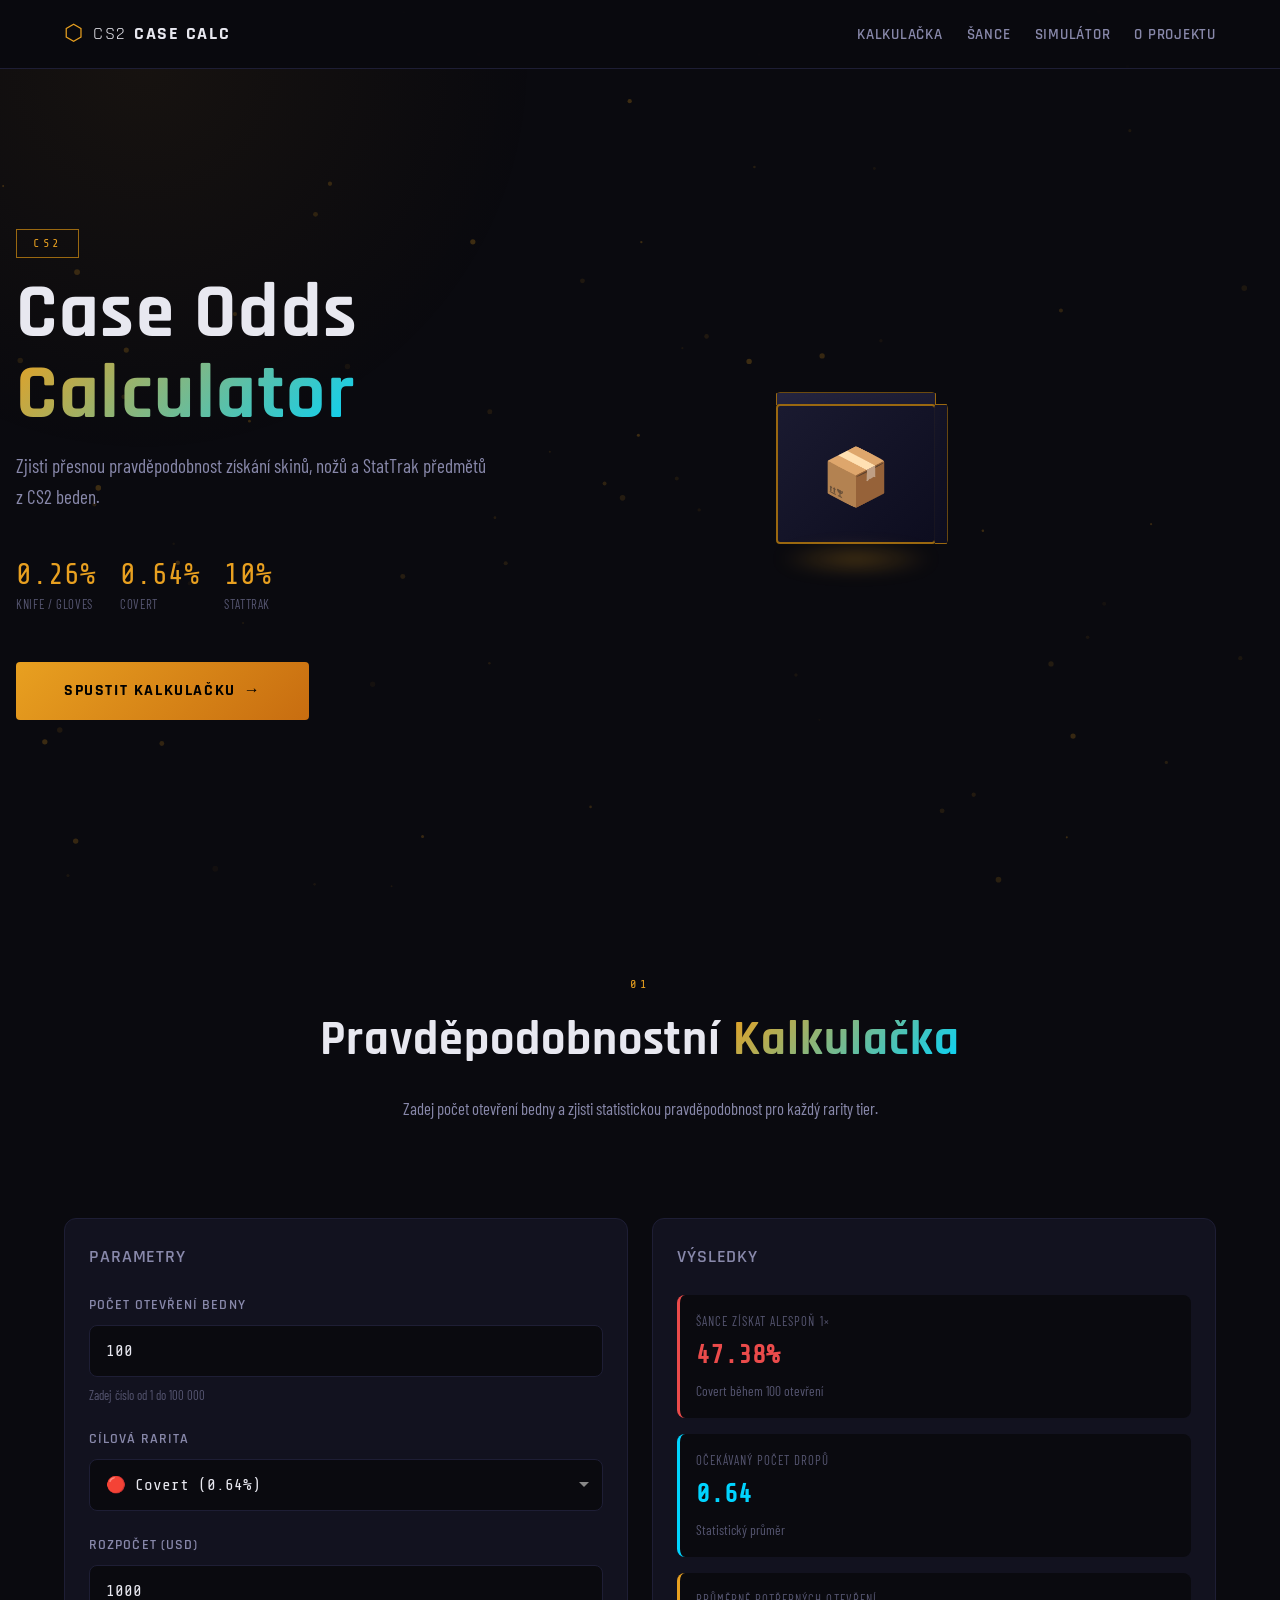
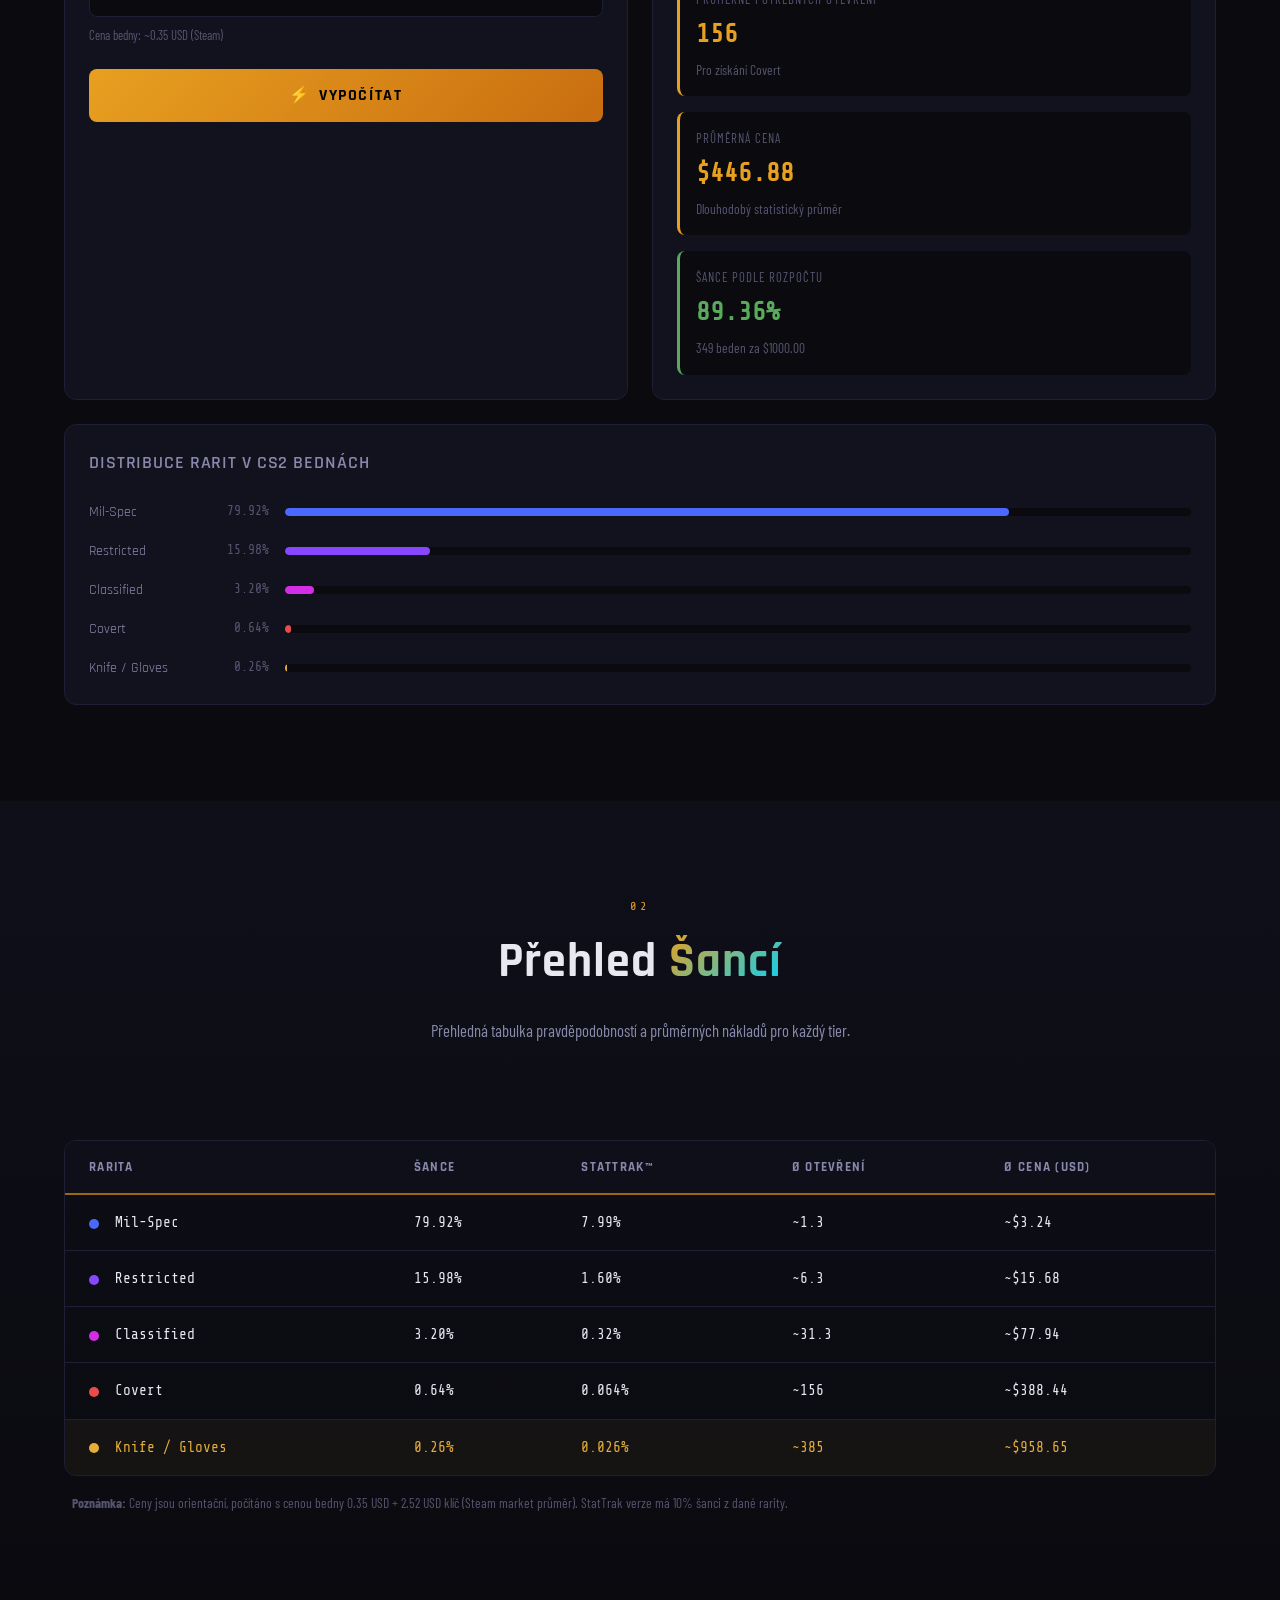
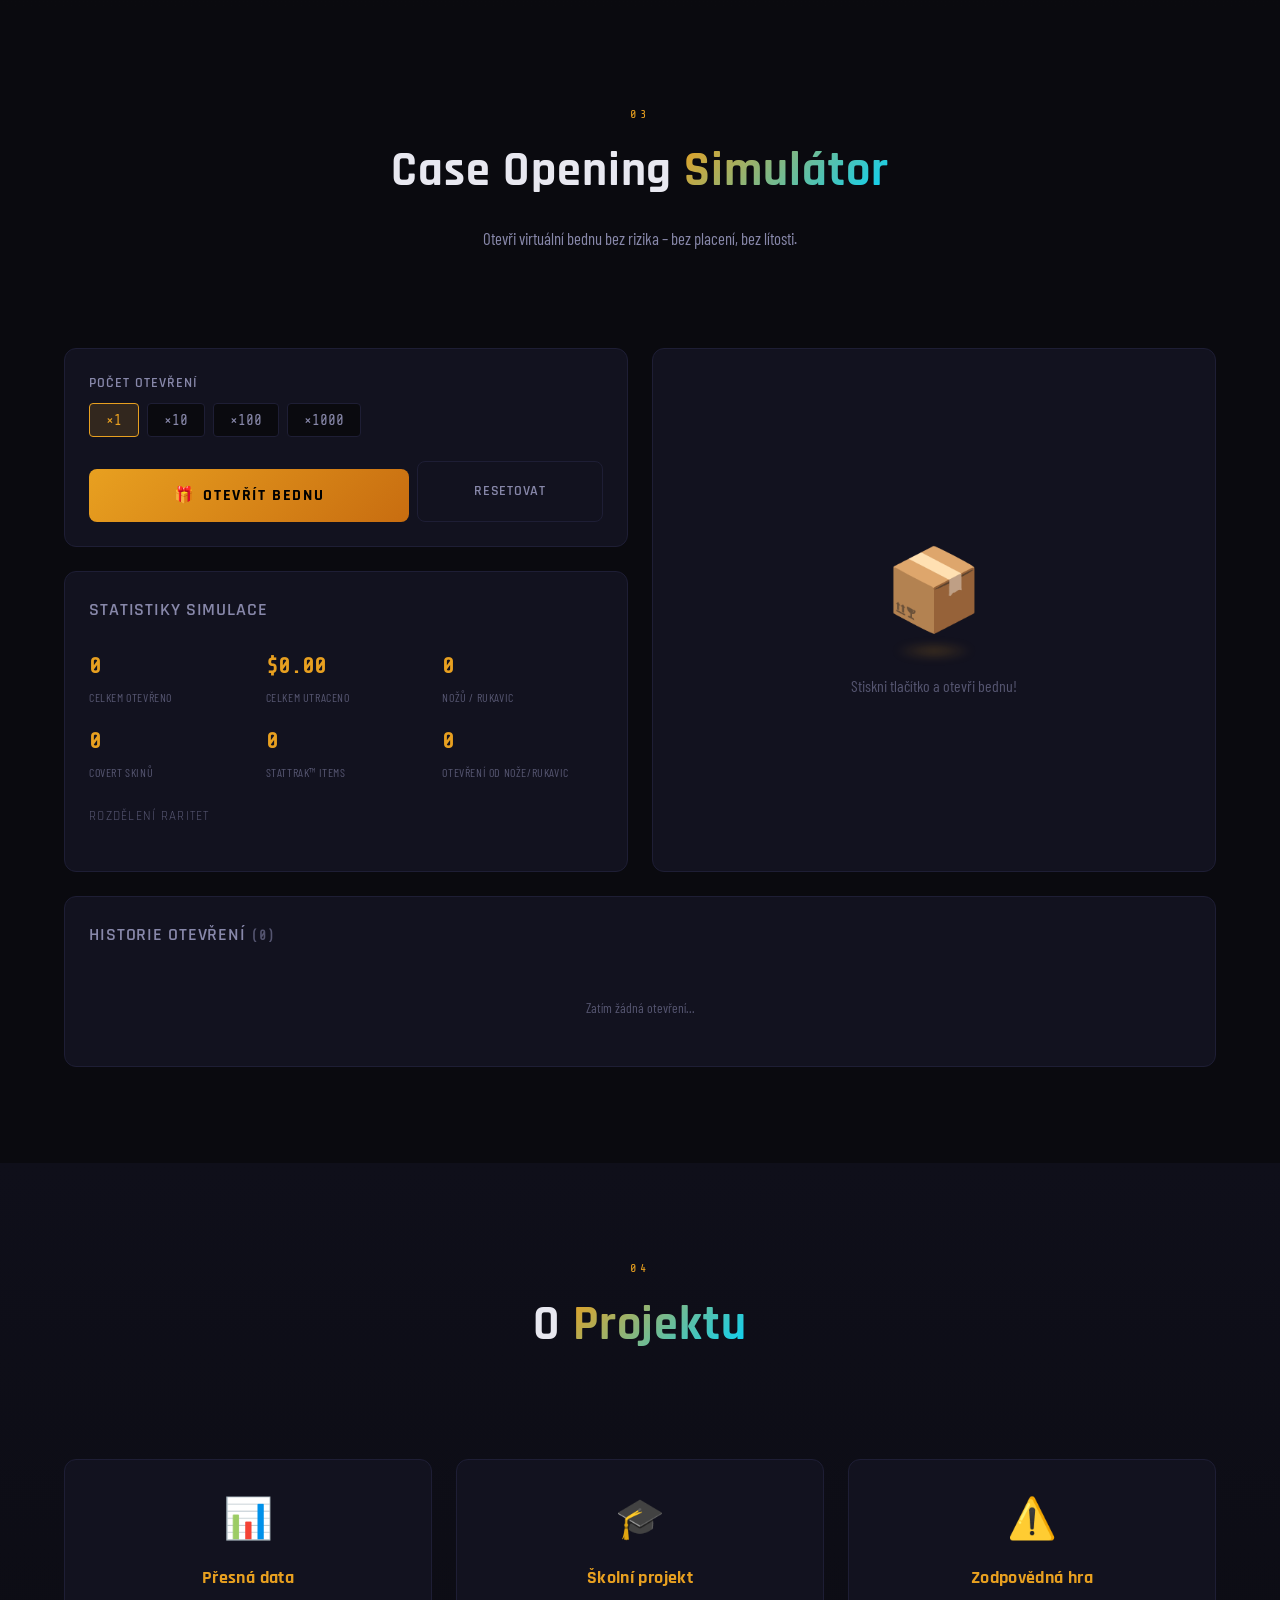
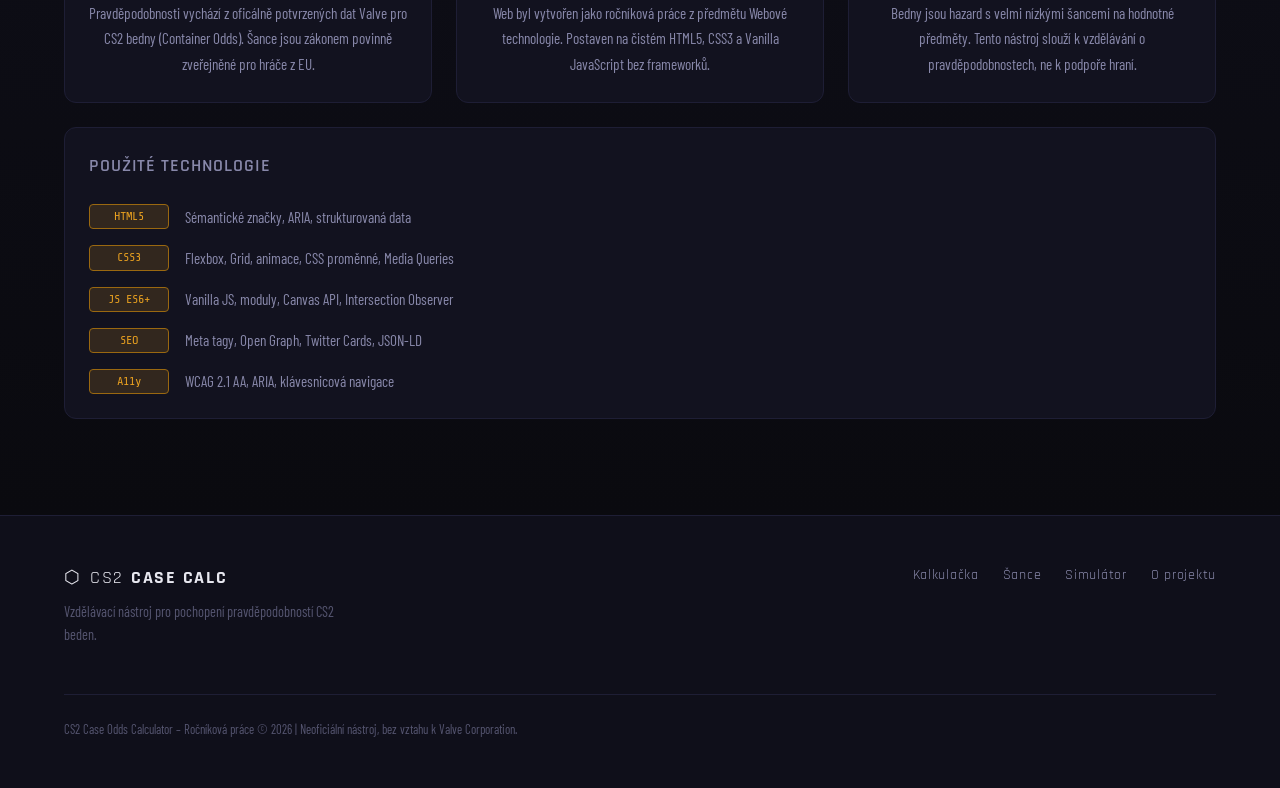
==== commit 645fd9e9: "Add files via upload" ====
--- a/test.html
+++ b/test.html
@@ -183,7 +183,7 @@
                   autocomplete="off"
                 />
               </div>
-              <span class="input-hint">Cena bedny: ~2.49 USD (Steam)</span>
+              <span class="input-hint">Cena bedny: ~0.35 USD (Steam)</span>
             </div>
  
             <button class="calc-btn" id="calculate-btn" aria-label="Spustit výpočet pravděpodobnosti">
@@ -205,7 +205,7 @@
  
         <!-- Probability Bars -->
         <div class="prob-bars card" aria-labelledby="prob-bars-label">
-          <h3 id="prob-bars-label" class="card-title">Distribuce raritet v CS2 bednách</h3>
+          <h3 id="prob-bars-label" class="card-title">Distribuce rarit v CS2 bednách</h3>
           <div class="bars-container" role="list" aria-label="Pravděpodobnosti raritet">
  
             <div class="bar-row" role="listitem">
@@ -308,7 +308,7 @@
             </tbody>
           </table>
         </div>
-        <p class="table-note"><strong>Poznámka:</strong> Ceny jsou orientační, počítáno s cenou bedny 2.49 USD + 0.15 USD klíč (Steam market průměr). StatTrak verze má 10% šanci z dané rarity.</p>
+        <p class="table-note"><strong>Poznámka:</strong> Ceny jsou orientační, počítáno s cenou bedny 0.35 USD + 2.52 USD klíč (Steam market průměr). StatTrak verze má 10% šanci z dané rarity.</p>
       </div>
     </section>
  
@@ -389,7 +389,7 @@
               </div>
               <div class="sim-stat" role="listitem">
                 <span class="sim-stat-val" id="last-knife">–</span>
-                <span class="sim-stat-label">Otevření od nozu</span>
+                <span class="sim-stat-label">Otevření od nože/rukavic</span>
               </div>
             </div>
  
@@ -468,7 +468,7 @@
         </nav>
       </div>
       <div class="footer-bottom">
-        <p>CS2 Case Odds Calculator – Ročníková práce &copy; 2025 | Neoficiální nástroj, bez vztahu k Valve Corporation.</p>
+        <p>CS2 Case Odds Calculator – Ročníková práce &copy; 2026 | Neoficiální nástroj, bez vztahu k Valve Corporation.</p>
       </div>
     </div>
   </footer>
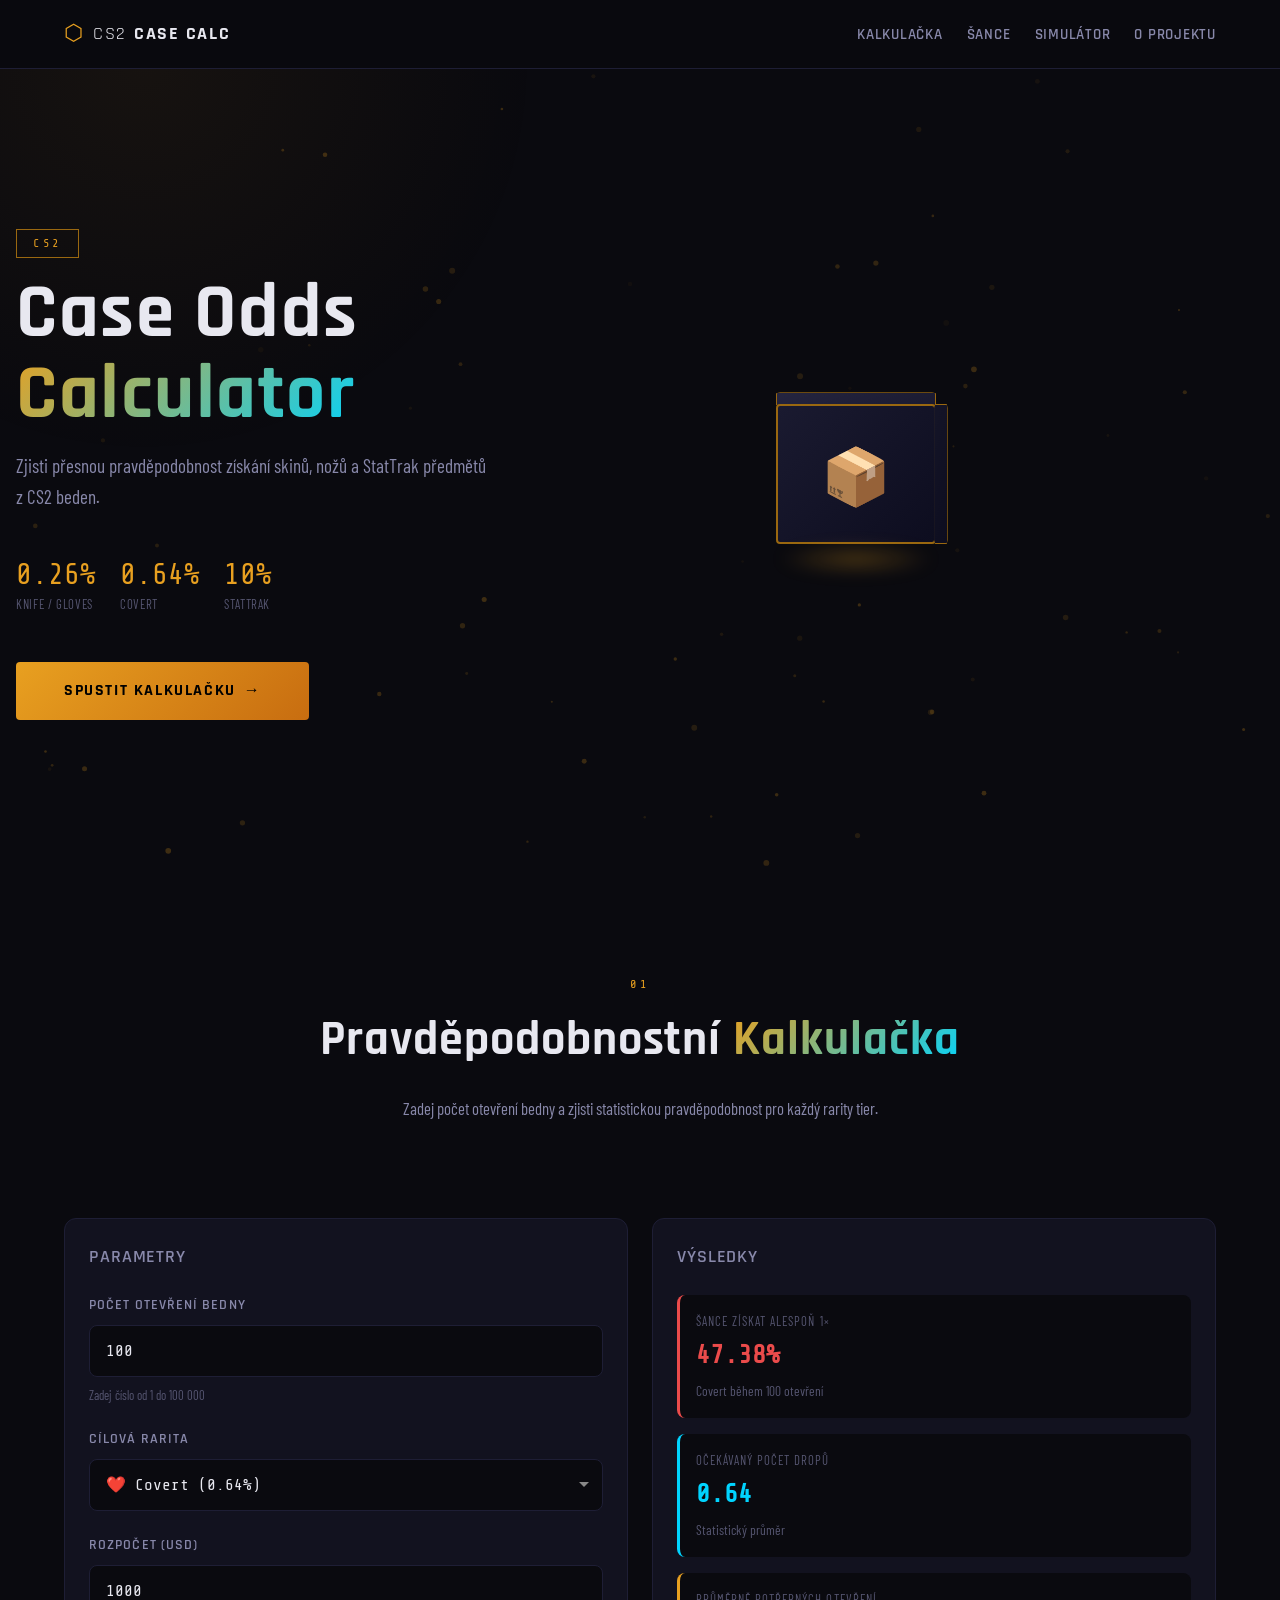
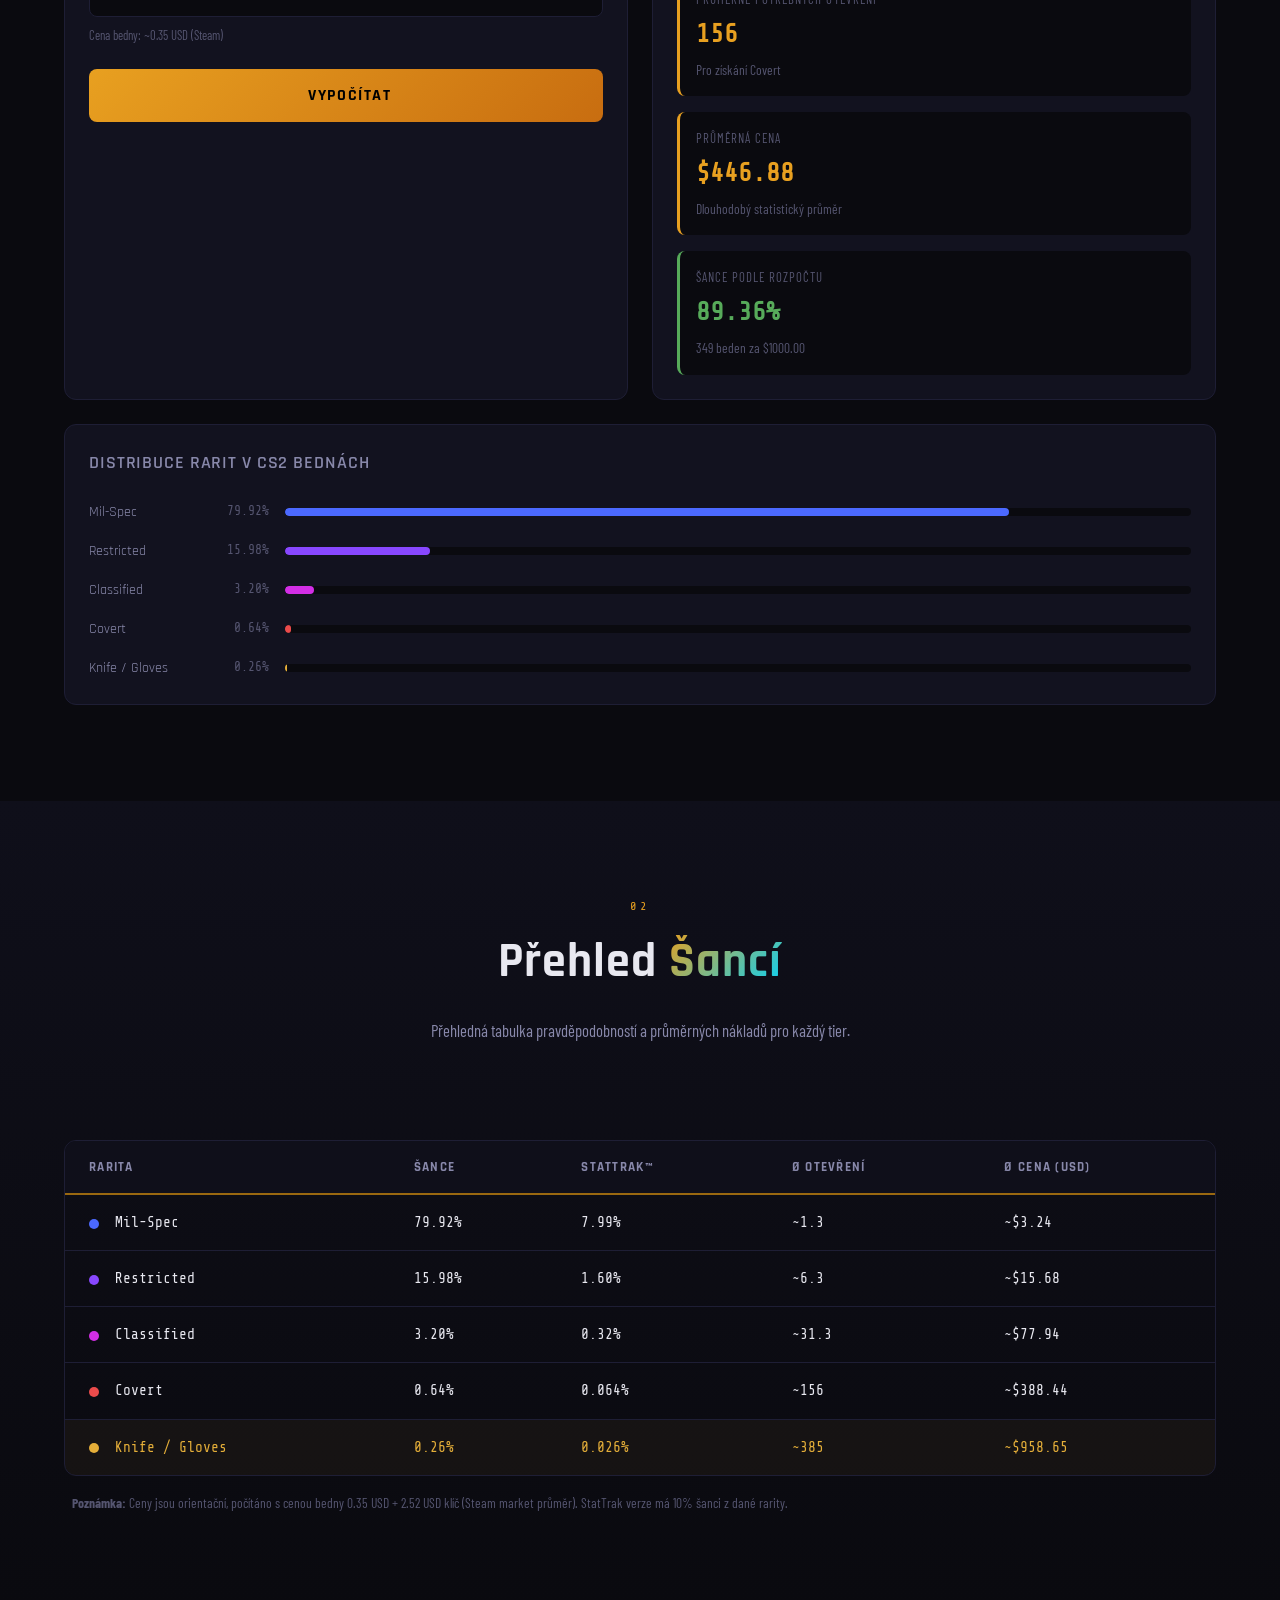
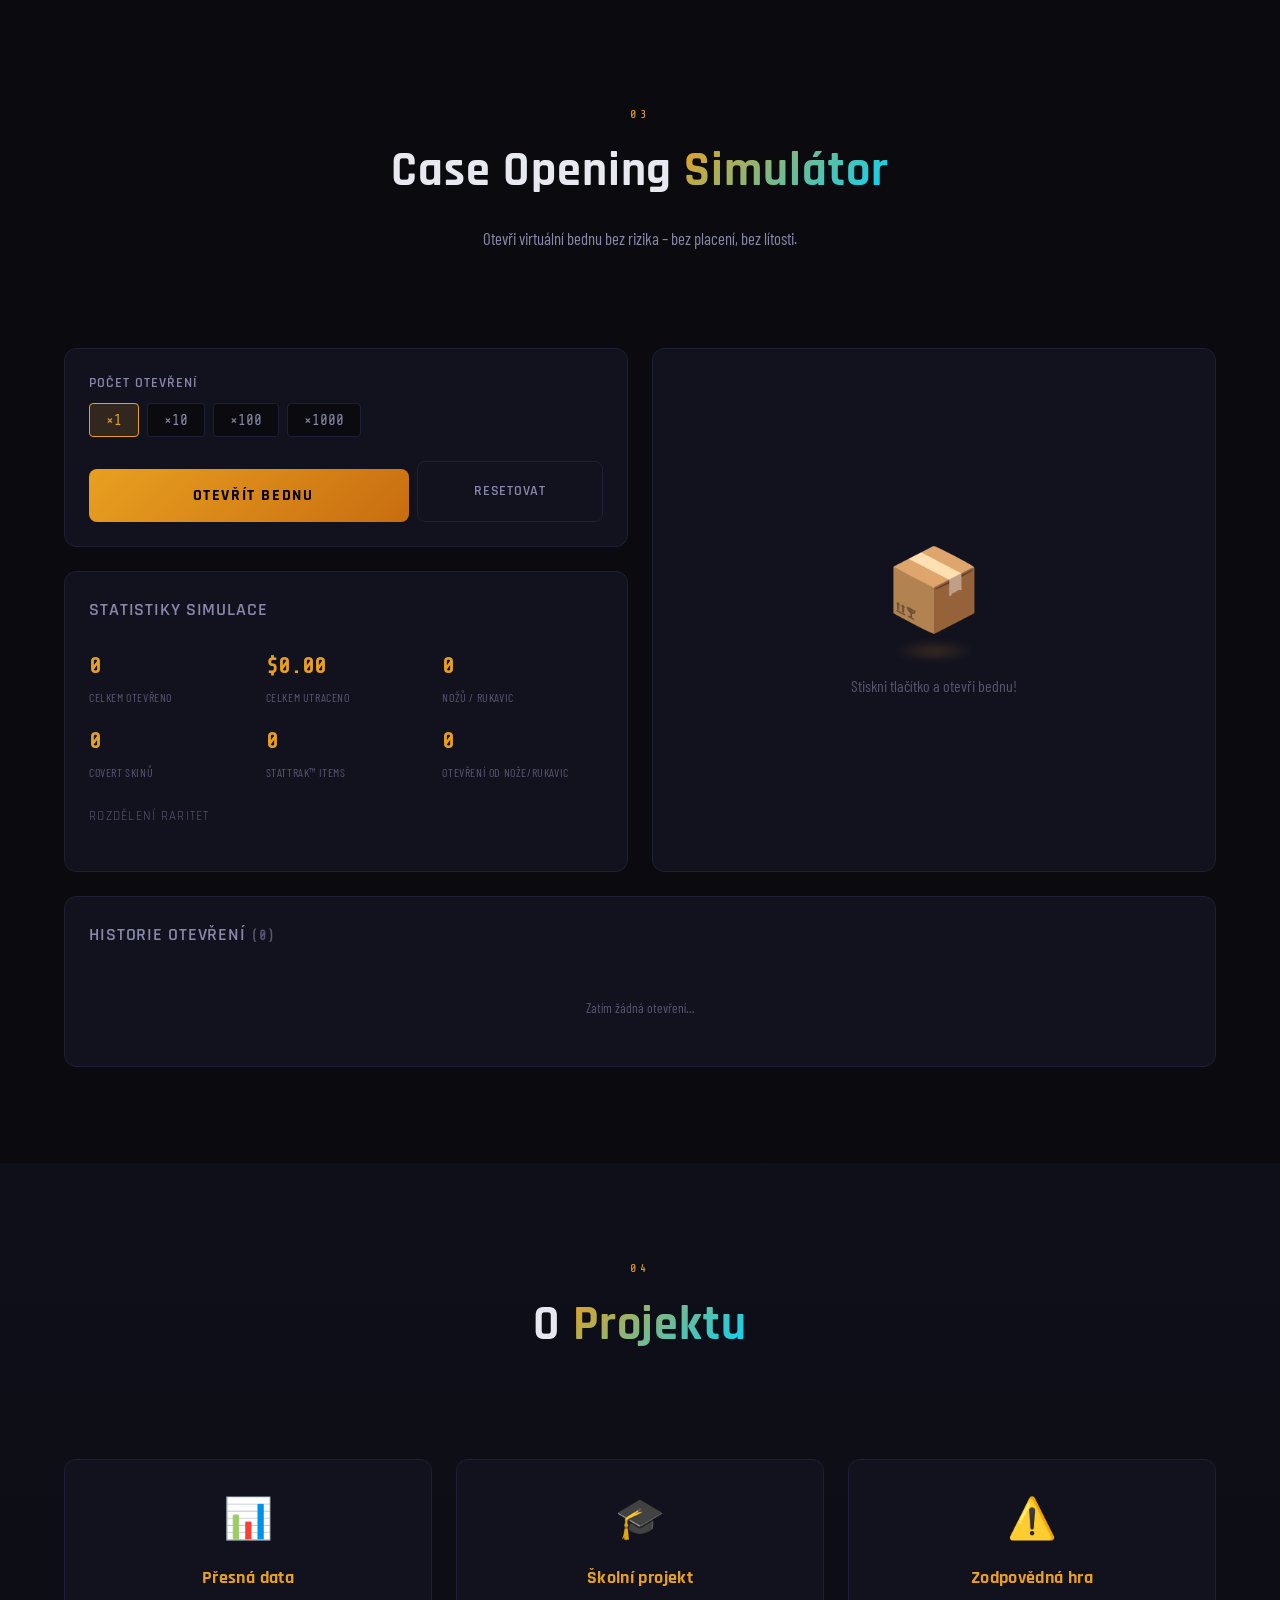
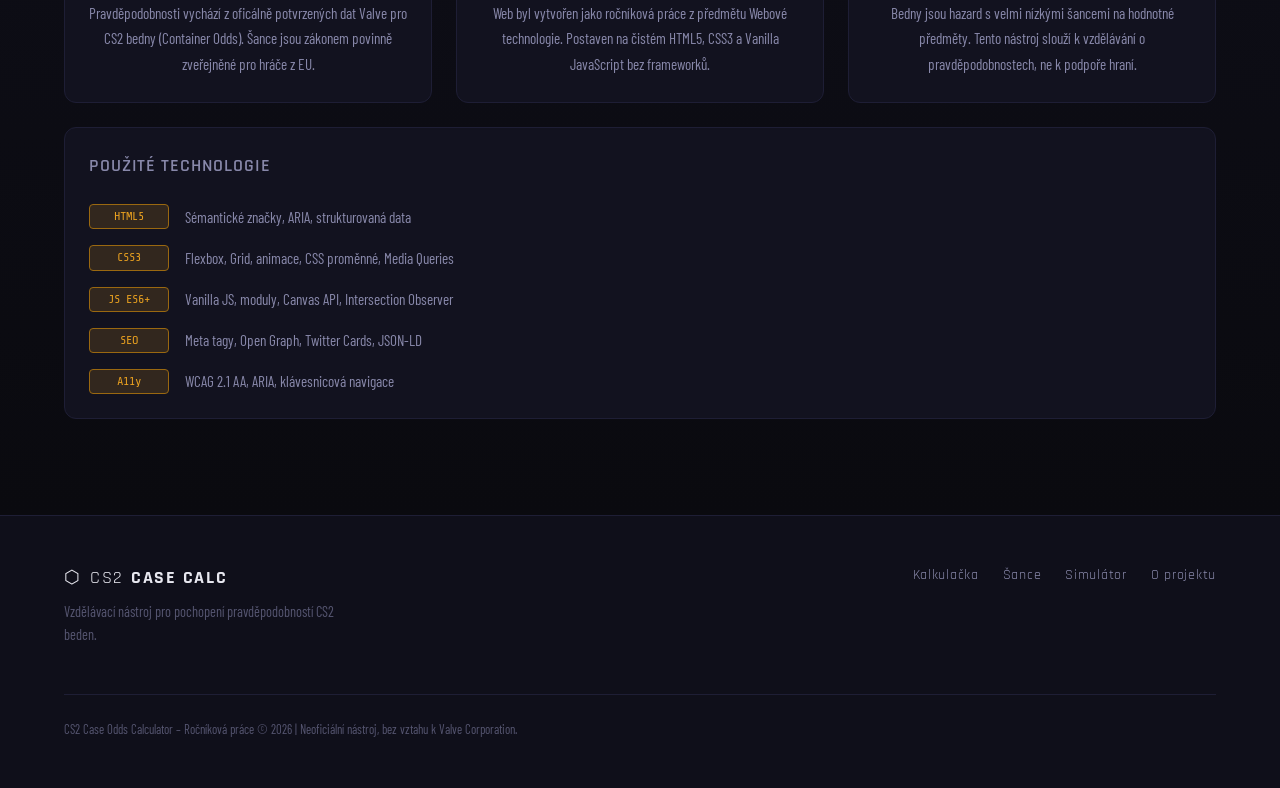
==== commit 2b417e9f: "Add files via upload" ====
--- a/test.html
+++ b/test.html
@@ -158,11 +158,11 @@
               <label for="target-rarity" class="input-label">Cílová rarita</label>
               <div class="select-wrapper">
                 <select id="target-rarity" class="input-field select-field" aria-label="Vyber cílovou raritu">
-                  <option value="covert">🔴 Covert (0.64%)</option>
-                  <option value="classified">🟣 Classified (3.20%)</option>
-                  <option value="restricted">🔵 Restricted (15.98%)</option>
+                  <option value="covert">❤️ Covert (0.64%)</option>
+                  <option value="classified">🩷 Classified (3.20%)</option>
+                  <option value="restricted">💜 Restricted (15.98%)</option>
                   <option value="milspec">💙 Mil-Spec (79.92%)</option>
-                  <option value="knife">🟡 Knife / Gloves (0.26%)</option>
+                  <option value="knife">💛 Knife / Gloves (0.26%)</option>
                   <option value="stattrak-covert">✨ StatTrak™ Covert (0.064%)</option>
                   <option value="stattrak-knife">✨ StatTrak™ Knife (0.026%)</option>
                 </select>
@@ -187,7 +187,7 @@
             </div>
  
             <button class="calc-btn" id="calculate-btn" aria-label="Spustit výpočet pravděpodobnosti">
-              <span class="btn-icon" aria-hidden="true">⚡</span>
+              <span class="btn-icon" aria-hidden="true"></span>
               Vypočítat
             </button>
           </div>
@@ -334,7 +334,7 @@
             </div>
             <div class="sim-btn-row">
               <button class="calc-btn" id="open-case-btn" aria-label="Otevřít bednu">
-                <span aria-hidden="true">🎁</span> Otevřít bednu
+                <span aria-hidden="true"></span> Otevřít bednu
               </button>
               <button class="reset-btn" id="reset-sim-btn" aria-label="Resetovat simulátor">
                 Resetovat
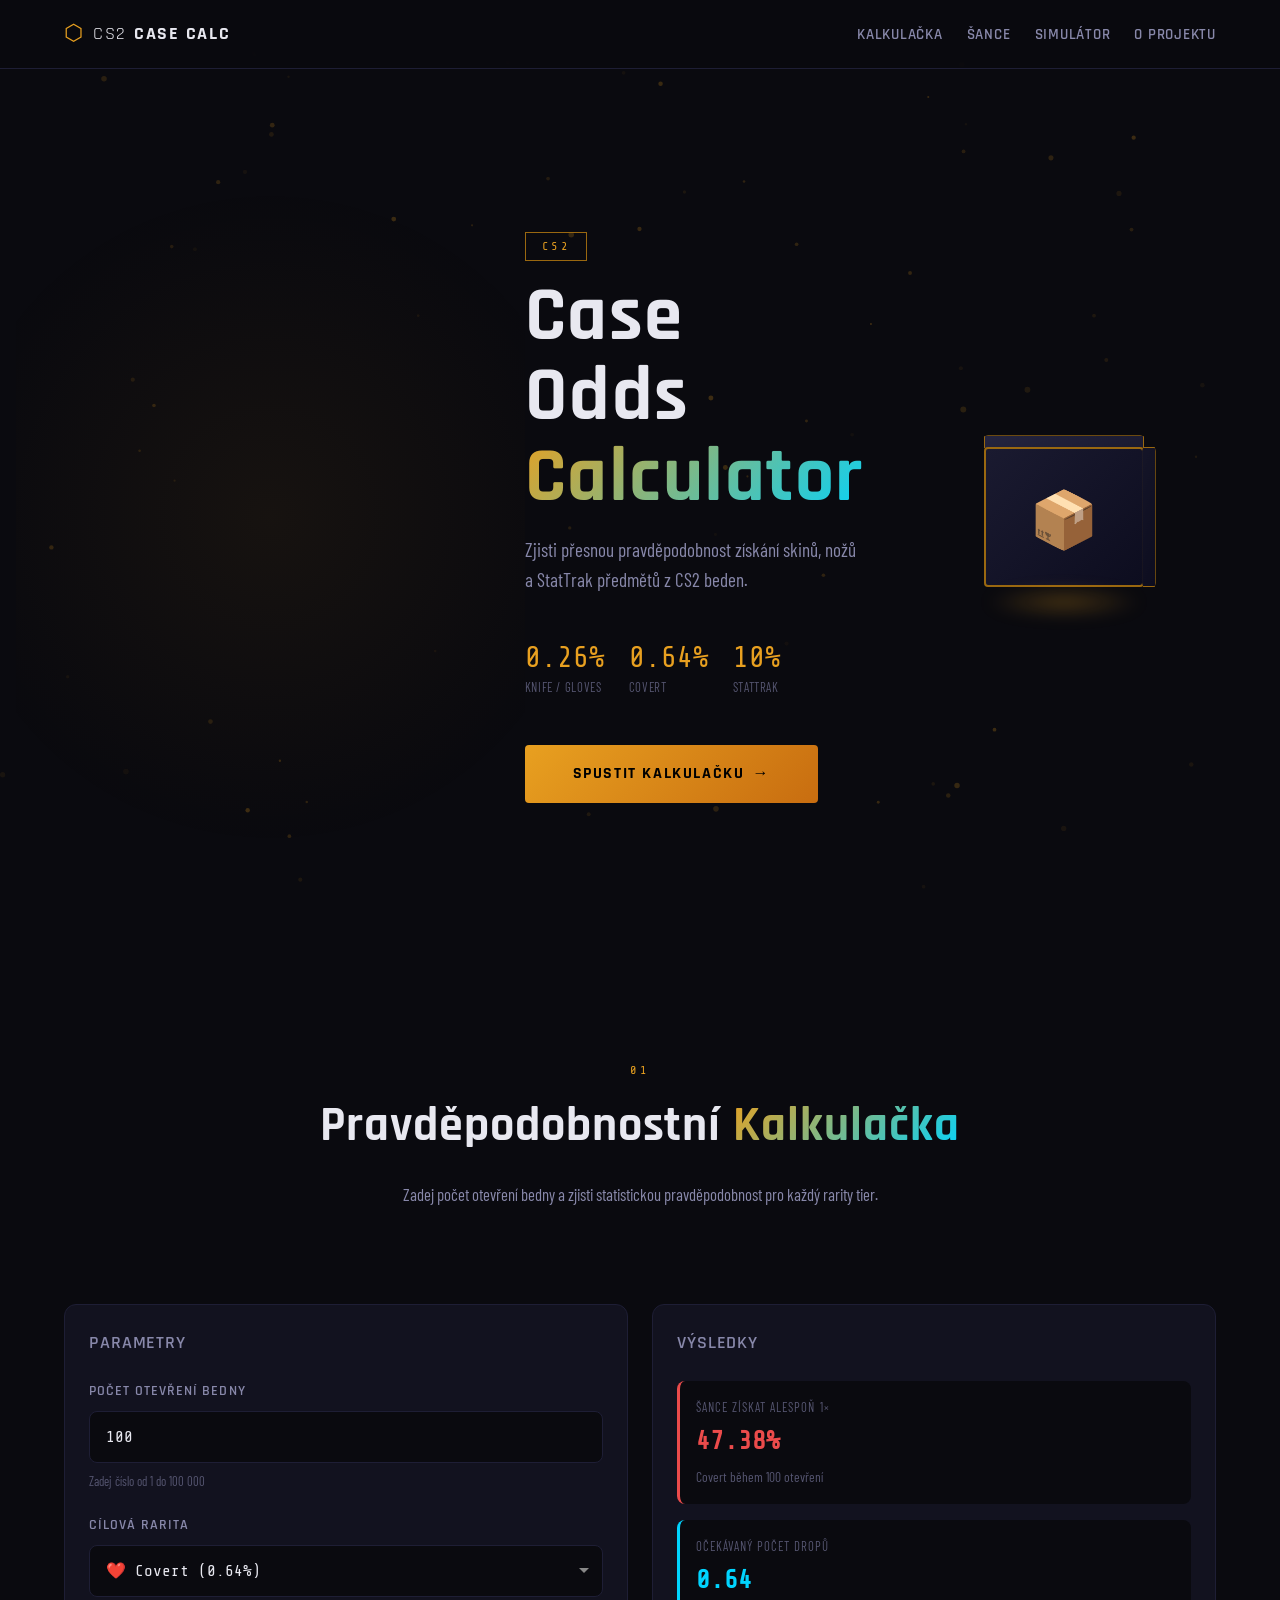
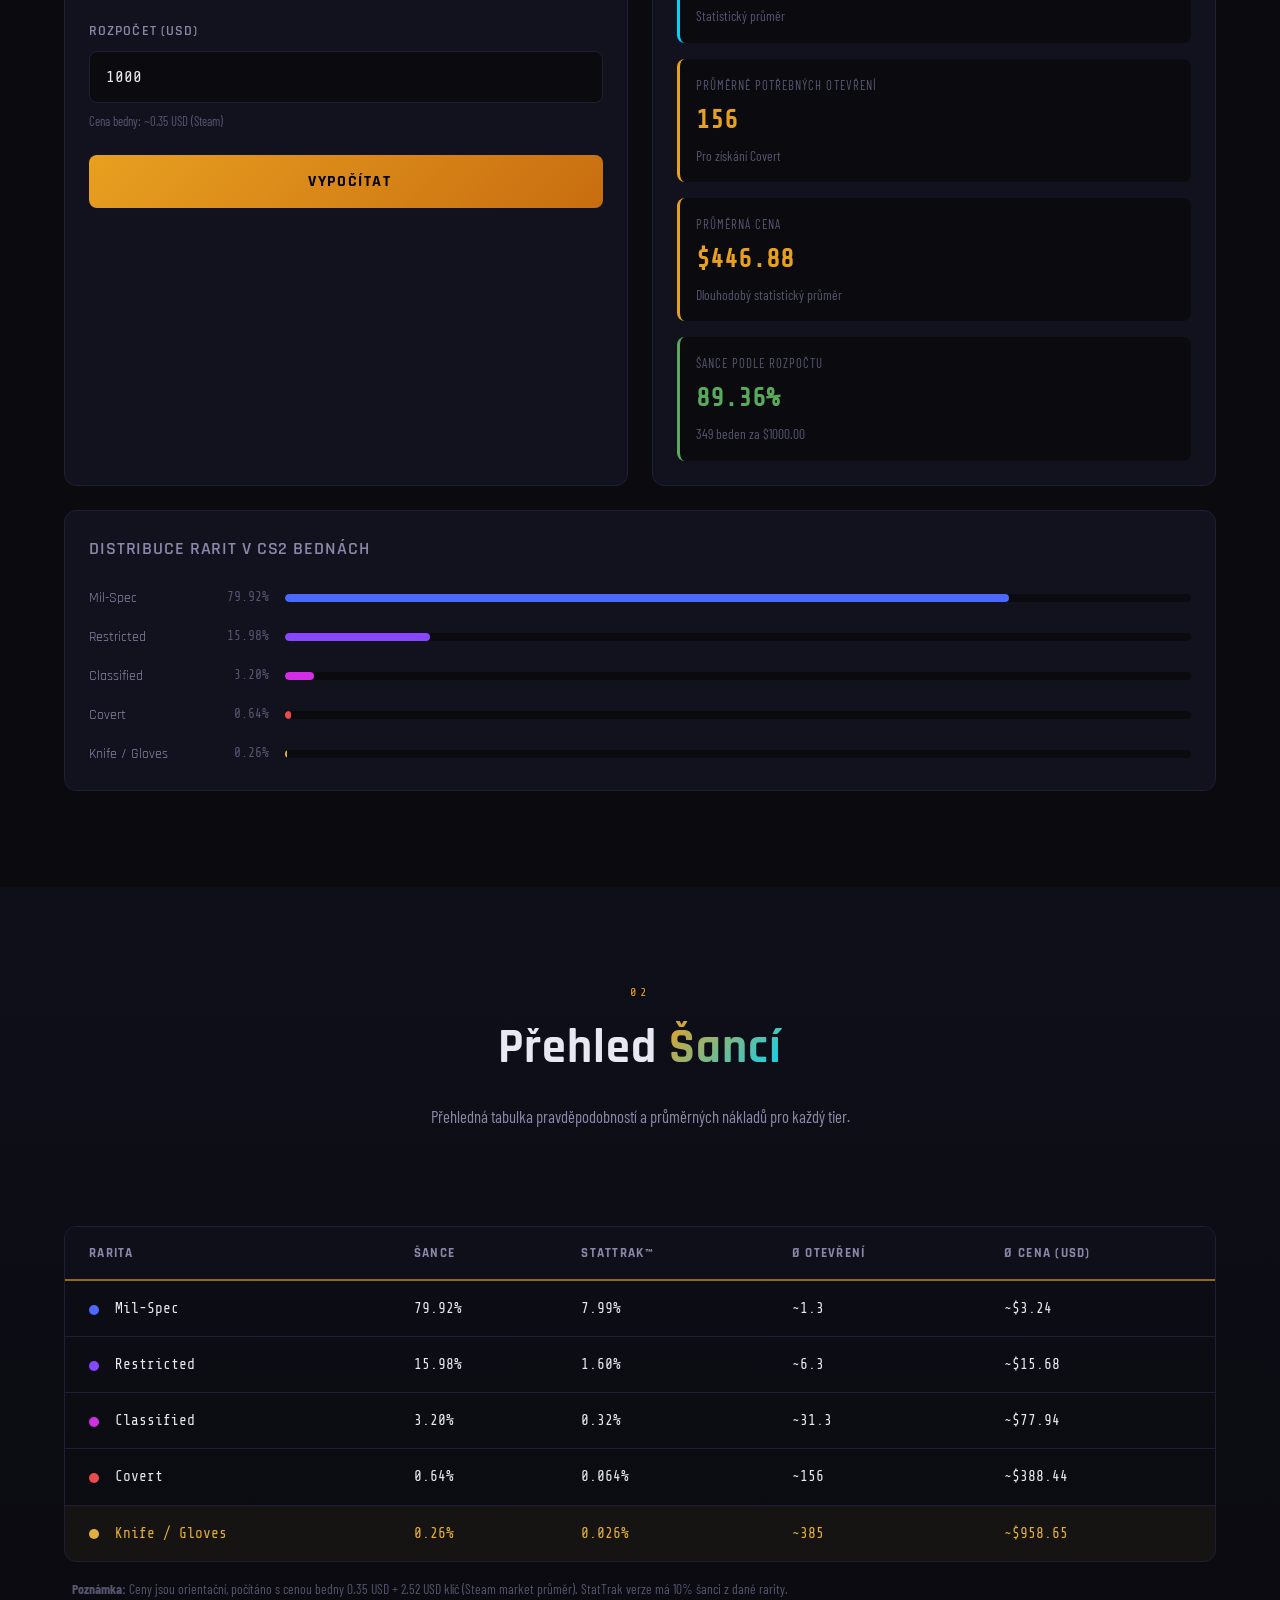
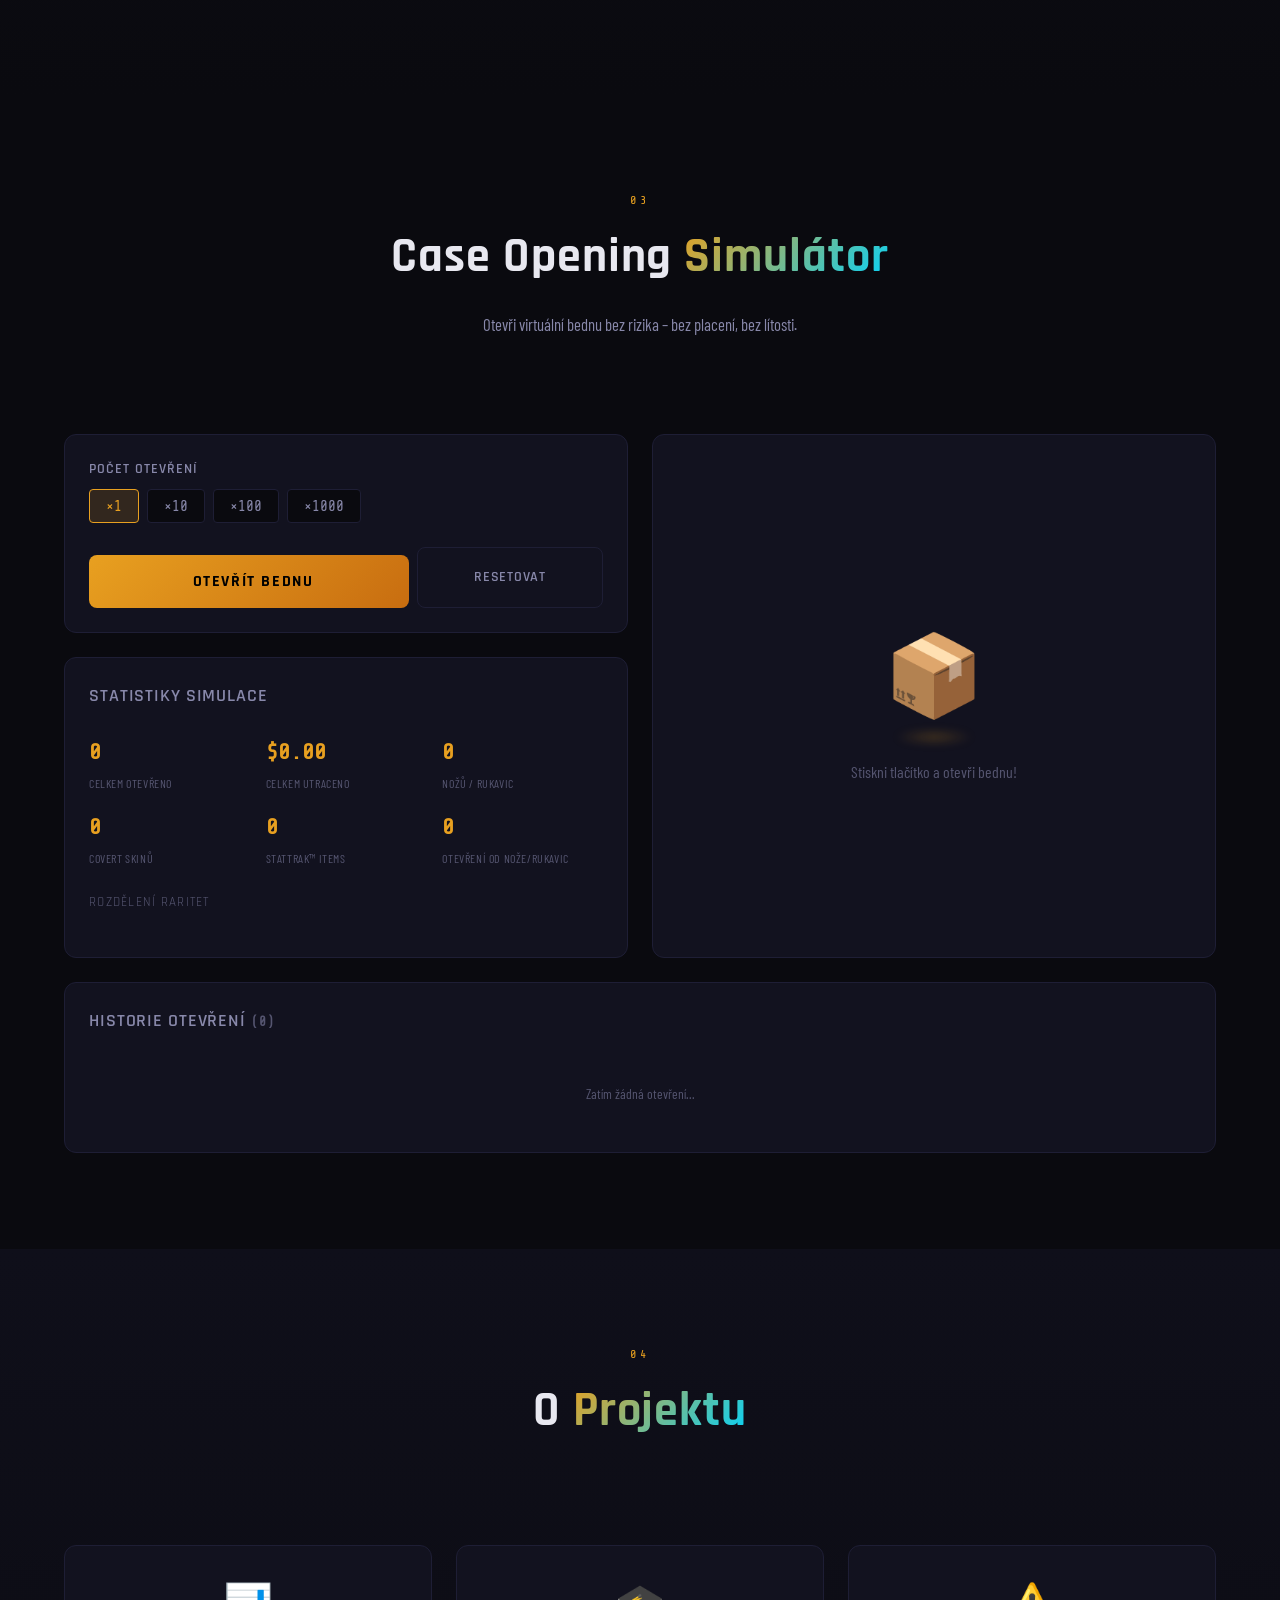
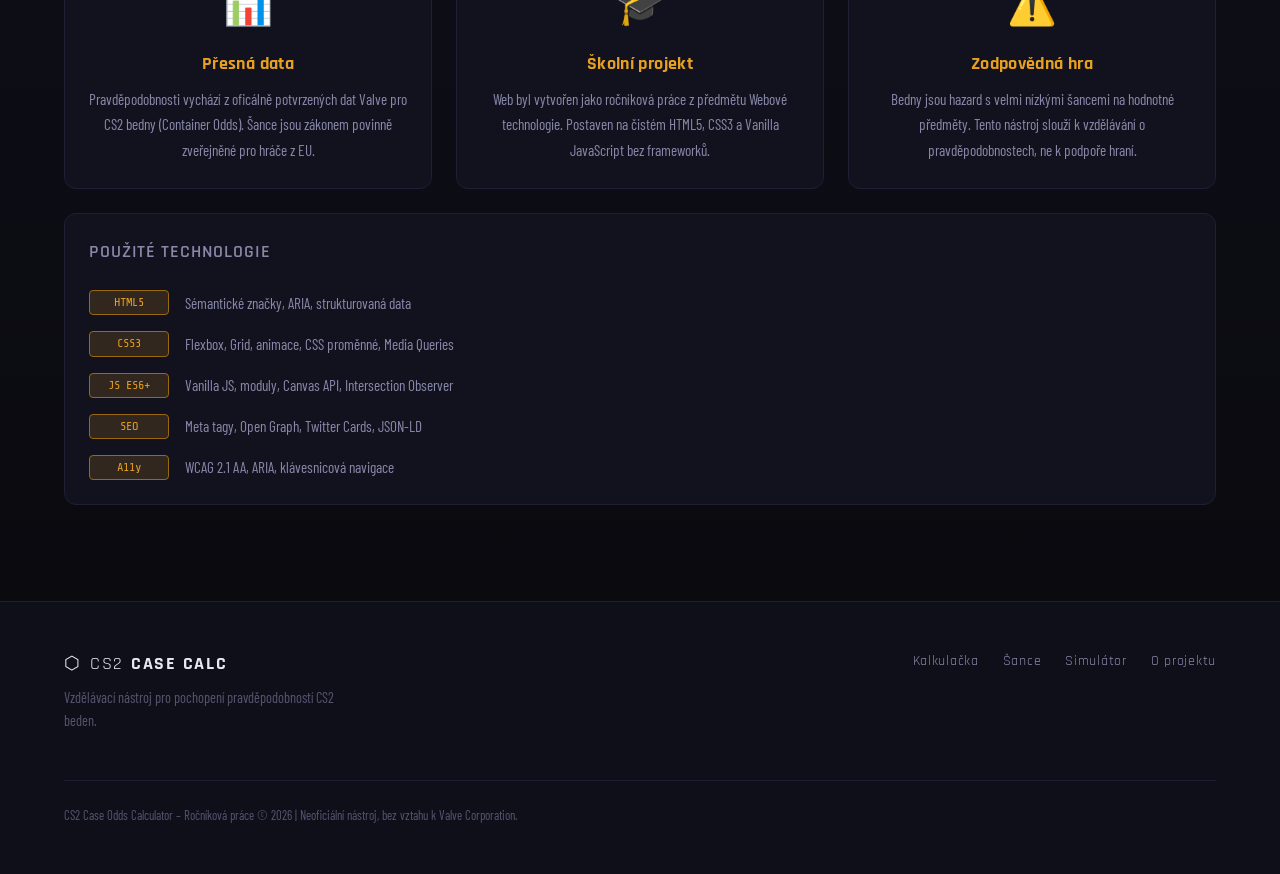
==== commit 4462b1bc: "Add files via upload" ====
--- a/test.html
+++ b/test.html
@@ -13,8 +13,8 @@
   <meta property="og:type" content="website" />
   <meta property="og:title" content="CS2 Case Odds Calculator" />
   <meta property="og:description" content="Zjisti přesnou pravděpodobnost získání skinů z CS2 beden. Kalkulačka šancí pro nože, StatTrak a vzácné skiny." />
-  <meta property="og:image" content="https://yourusername.github.io/cs2-case-calculator/images/og-image.png" />
-  <meta property="og:url" content="https://yourusername.github.io/cs2-case-calculator/" />
+  <meta property="og:image" content="https://rudisss09.github.io/cs2-case-calculator/images/og-image.png" />
+  <meta property="og:url" content="https://rudisss09.github.io/cs2-case-calculator/" />
   <meta property="og:site_name" content="CS2 Case Odds Calculator" />
   <meta property="og:locale" content="cs_CZ" />
  
@@ -22,7 +22,7 @@
   <meta name="twitter:card" content="summary_large_image" />
   <meta name="twitter:title" content="CS2 Case Odds Calculator" />
   <meta name="twitter:description" content="Zjisti přesnou pravděpodobnost získání skinů z CS2 beden." />
-  <meta name="twitter:image" content="https://yourusername.github.io/cs2-case-calculator/images/og-image.png" />
+  <meta name="twitter:image" content="https://rudisss09.github.io/cs2-case-calculator/images/og-image.png" />
  
   <!-- Structured Data -->
   <script type="application/ld+json">
@@ -33,13 +33,13 @@
     "description": "Kalkulačka pravděpodobností pro CS2 bedny – nože, StatTrak, vzácné skiny.",
     "applicationCategory": "GameApplication",
     "operatingSystem": "Web",
-    "url": "https://yourusername.github.io/cs2-case-calculator/",
+    "url": "https://rudisss09.github.io/cs2-case-calculator/",
     "inLanguage": "cs"
   }
   </script>
  
   <title>CS2 Case Odds Calculator</title>
-  <link rel="canonical" href="https://yourusername.github.io/cs2-case-calculator/" />
+  <link rel="canonical" href="https://rudisss09.github.io/cs2-case-calculator/" />
   <link rel="stylesheet" href="style.css" />
  
   <!-- Preconnect for Google Fonts -->
--- a/style.css
+++ b/style.css
@@ -282,7 +282,7 @@
  
 .hero::before {
   content: '';
-  position: absolute;
+  position: center;
   top: -50%; left: -20%;
   width: 800px; height: 800px;
   background: radial-gradient(circle, rgba(232, 160, 32, 0.06) 0%, transparent 70%);
@@ -1224,4 +1224,4 @@
     transition-duration: 0.01ms !important;
   }
   html { scroll-behavior: auto; }
-}+}
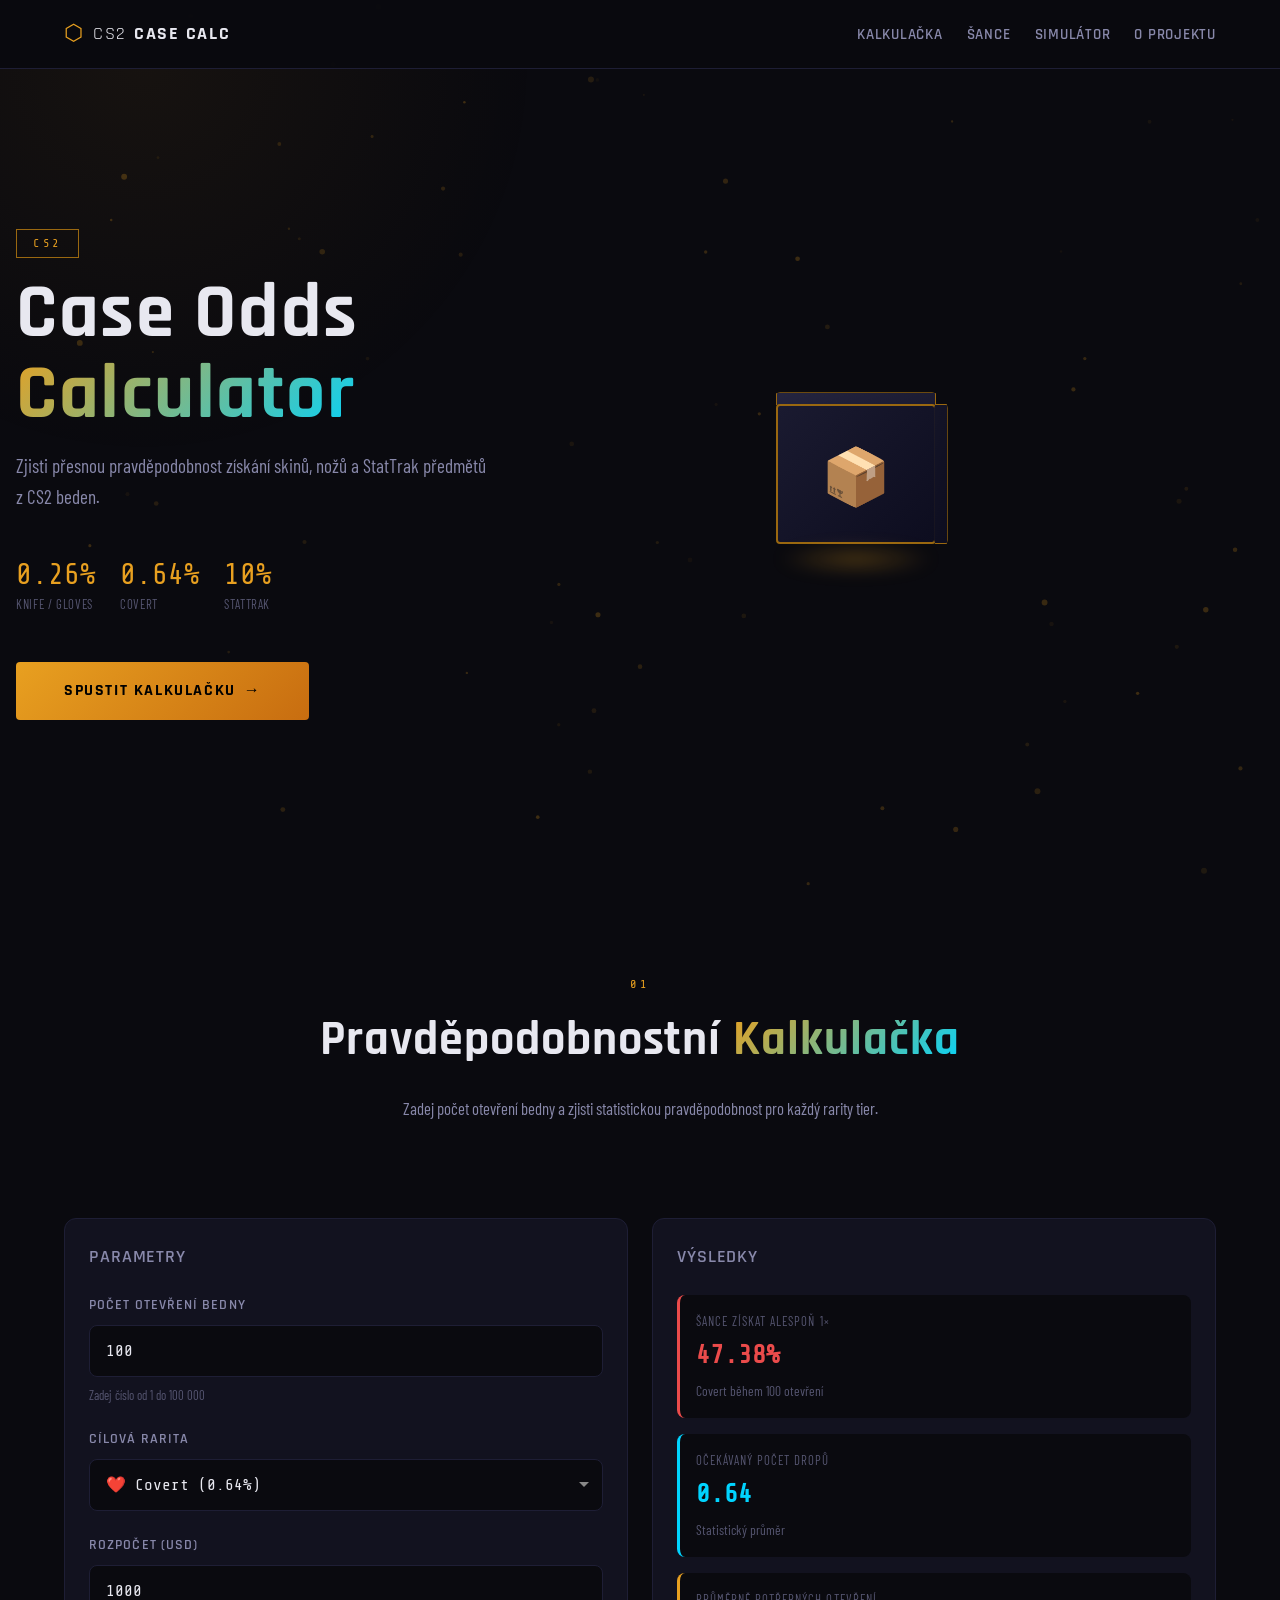
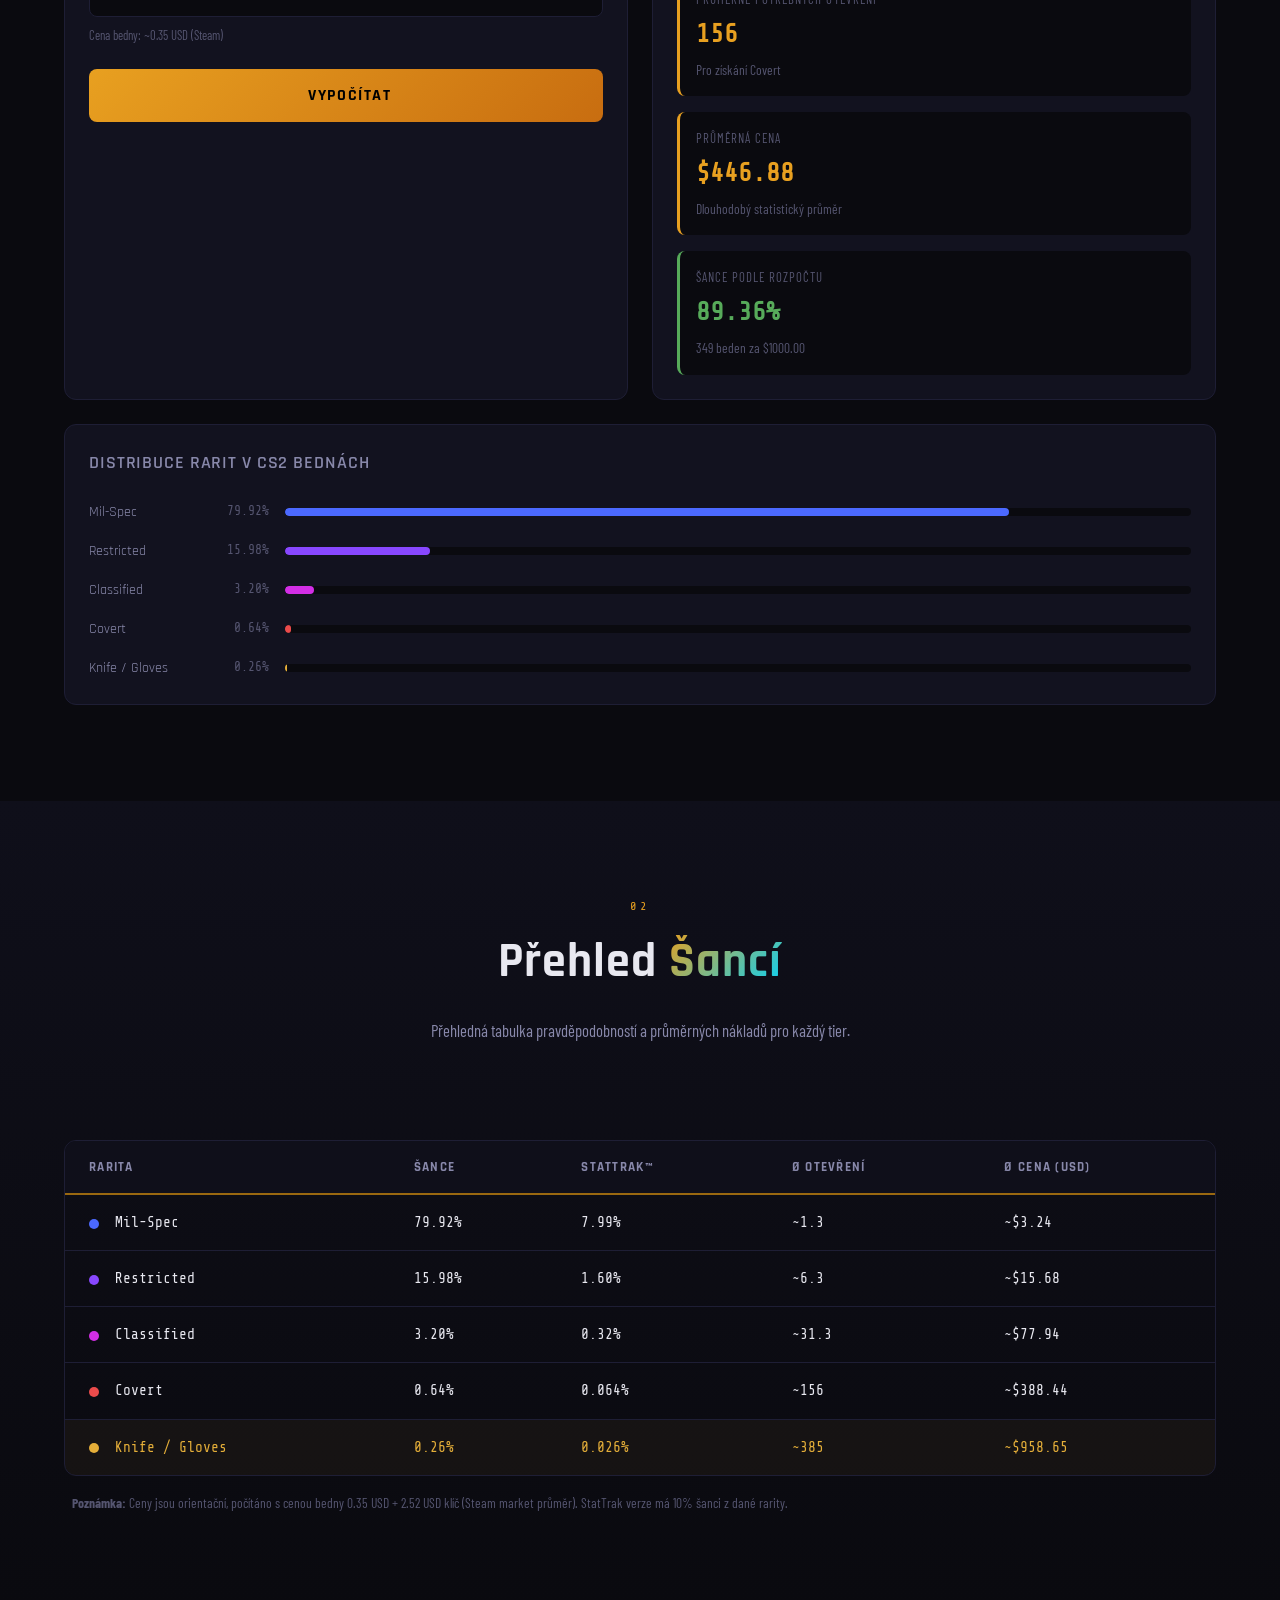
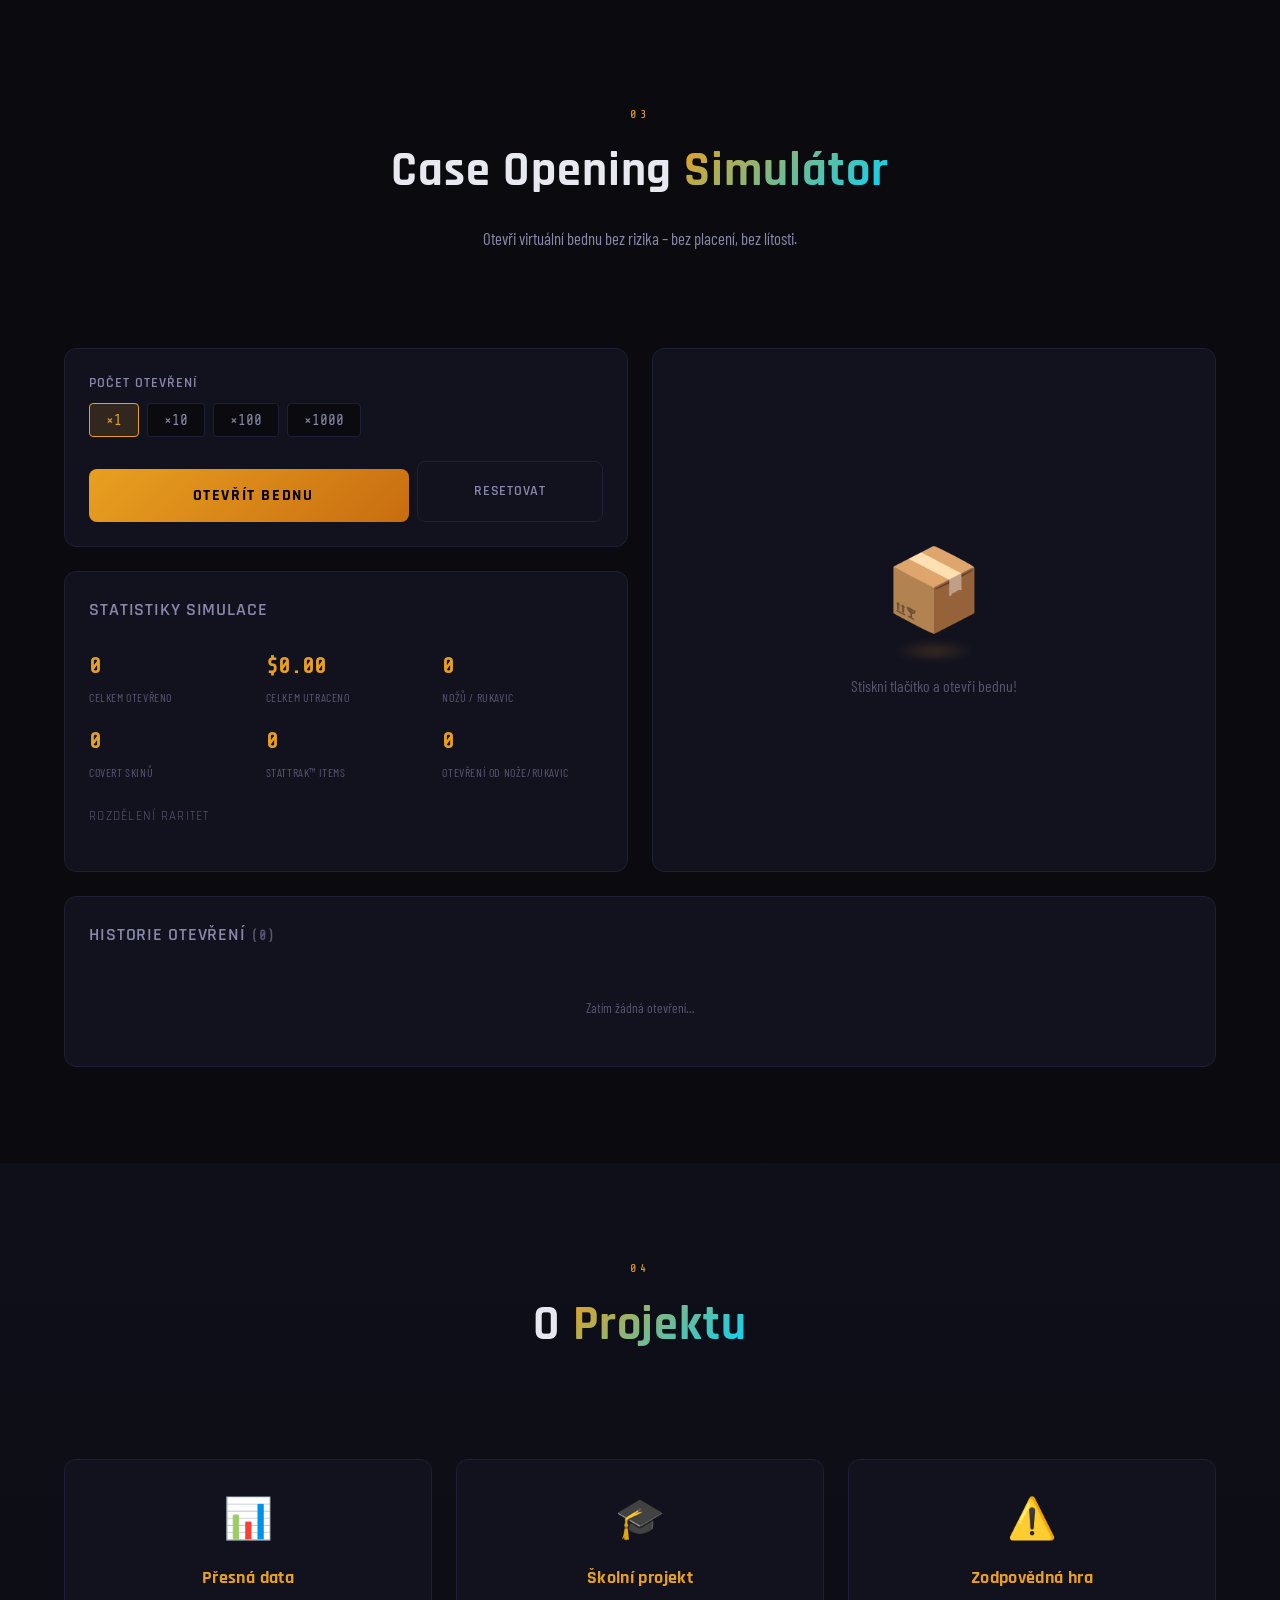
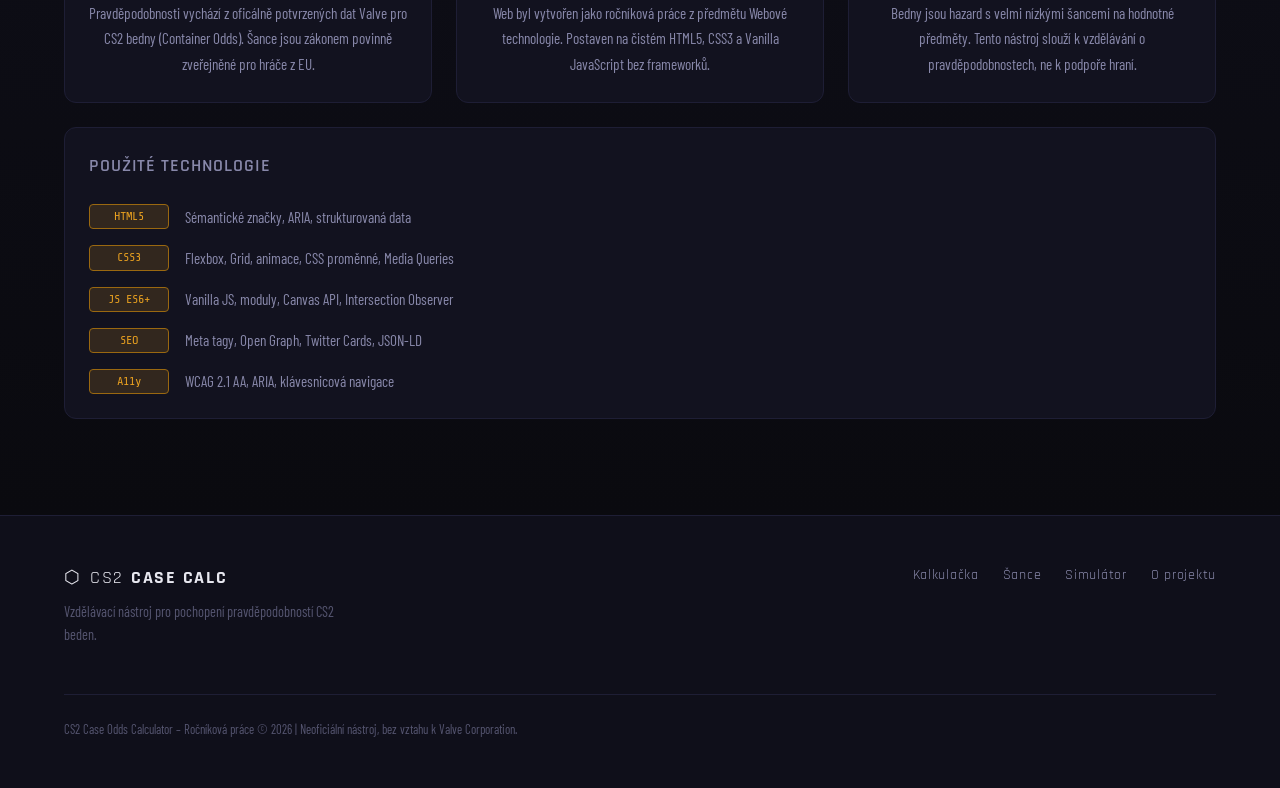
==== commit a1d86df1: "Add files via upload" ====
--- a/test.html
+++ b/test.html
@@ -14,7 +14,7 @@
   <meta property="og:title" content="CS2 Case Odds Calculator" />
   <meta property="og:description" content="Zjisti přesnou pravděpodobnost získání skinů z CS2 beden. Kalkulačka šancí pro nože, StatTrak a vzácné skiny." />
   <meta property="og:image" content="https://rudisss09.github.io/cs2-case-calculator/images/og-image.png" />
-  <meta property="og:url" content="https://rudisss09.github.io/cs2-case-calculator/" />
+  <meta property="og:url" content="https://rudisss09.github.io/web_projekt_okurka/" />
   <meta property="og:site_name" content="CS2 Case Odds Calculator" />
   <meta property="og:locale" content="cs_CZ" />
  
@@ -33,13 +33,13 @@
     "description": "Kalkulačka pravděpodobností pro CS2 bedny – nože, StatTrak, vzácné skiny.",
     "applicationCategory": "GameApplication",
     "operatingSystem": "Web",
-    "url": "https://rudisss09.github.io/cs2-case-calculator/",
+    "url": "https://rudisss09.github.io/web_projekt_okurka/",
     "inLanguage": "cs"
   }
   </script>
  
   <title>CS2 Case Odds Calculator</title>
-  <link rel="canonical" href="https://rudisss09.github.io/cs2-case-calculator/" />
+  <link rel="canonical" href="https://rudisss09.github.io/web_projekt_okurka/" />
   <link rel="stylesheet" href="style.css" />
  
   <!-- Preconnect for Google Fonts -->
--- a/style.css
+++ b/style.css
@@ -282,7 +282,7 @@
  
 .hero::before {
   content: '';
-  position: center;
+  position: absolute;
   top: -50%; left: -20%;
   width: 800px; height: 800px;
   background: radial-gradient(circle, rgba(232, 160, 32, 0.06) 0%, transparent 70%);
@@ -293,6 +293,8 @@
   flex: 1;
   max-width: 640px;
   position: relative;
+  left: center;
+  right: center;
   z-index: 2;
 }
  
@@ -1224,4 +1226,4 @@
     transition-duration: 0.01ms !important;
   }
   html { scroll-behavior: auto; }
-}
+}
